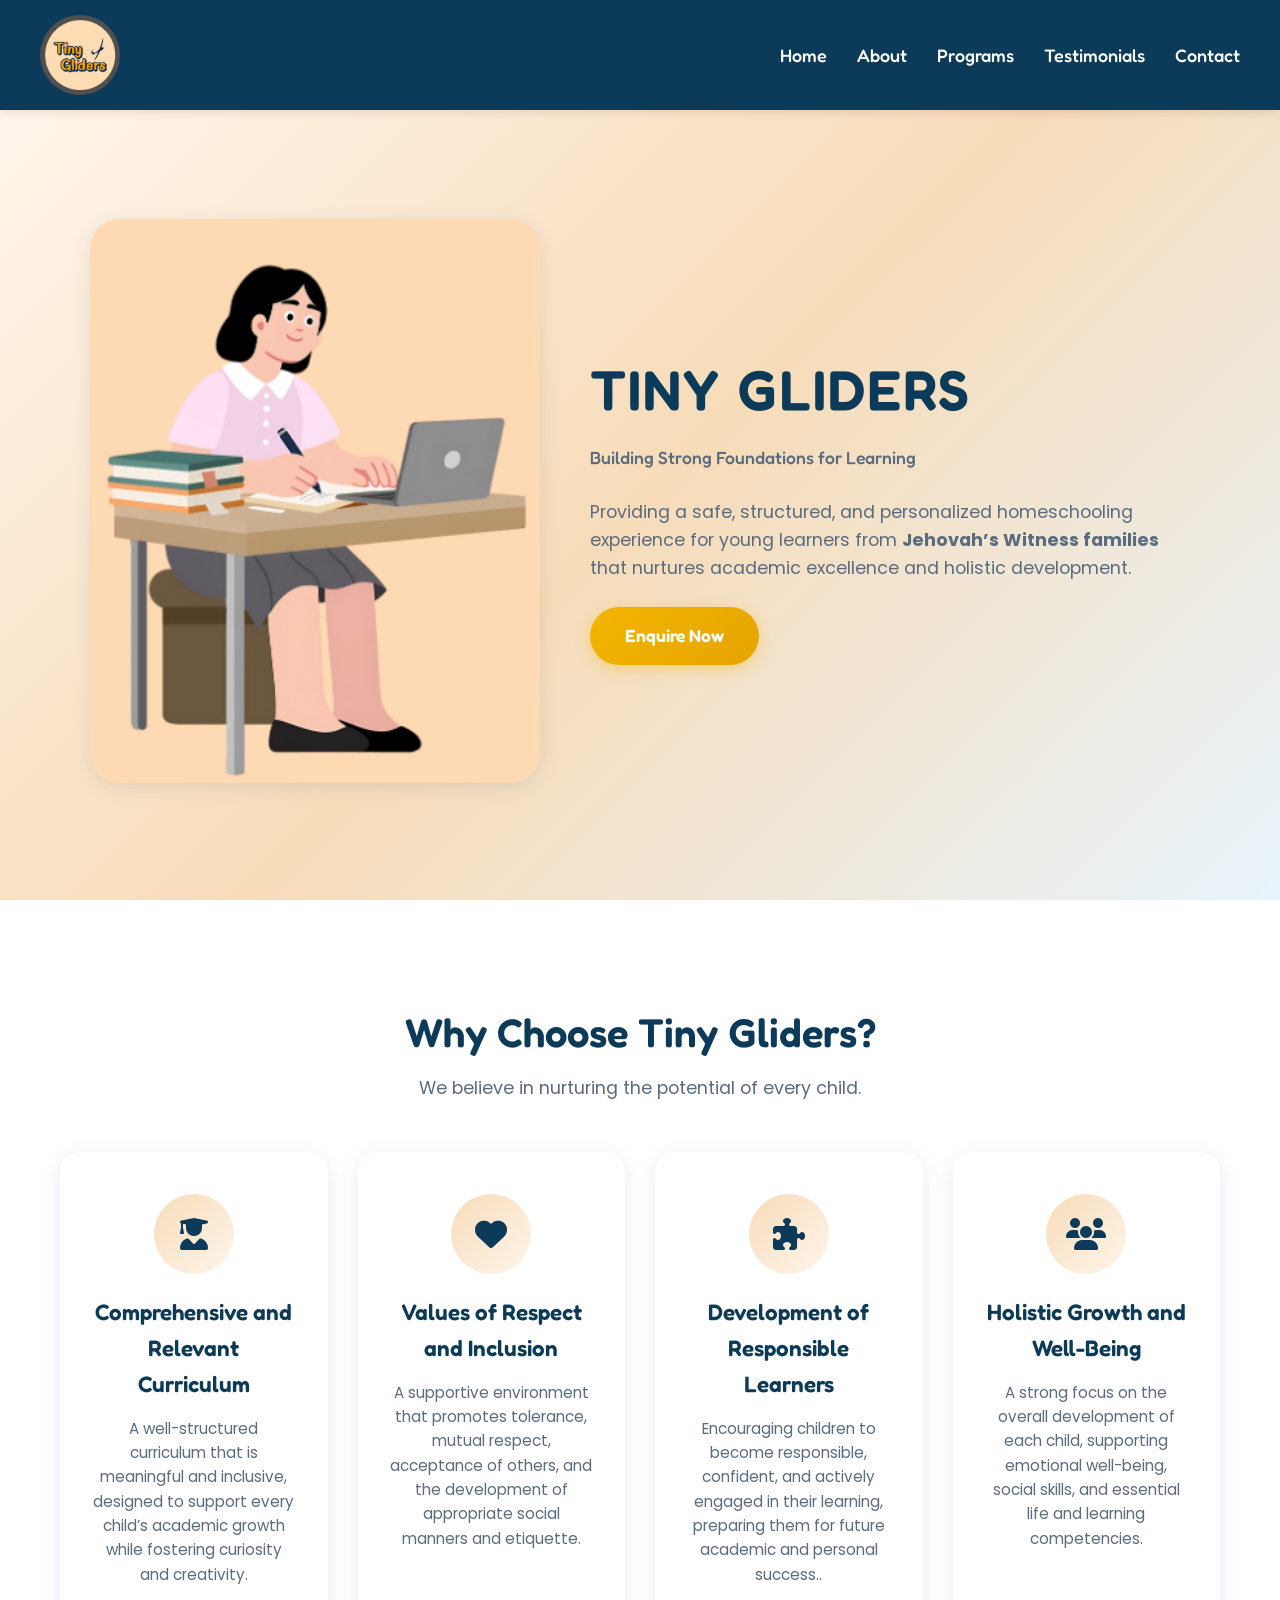
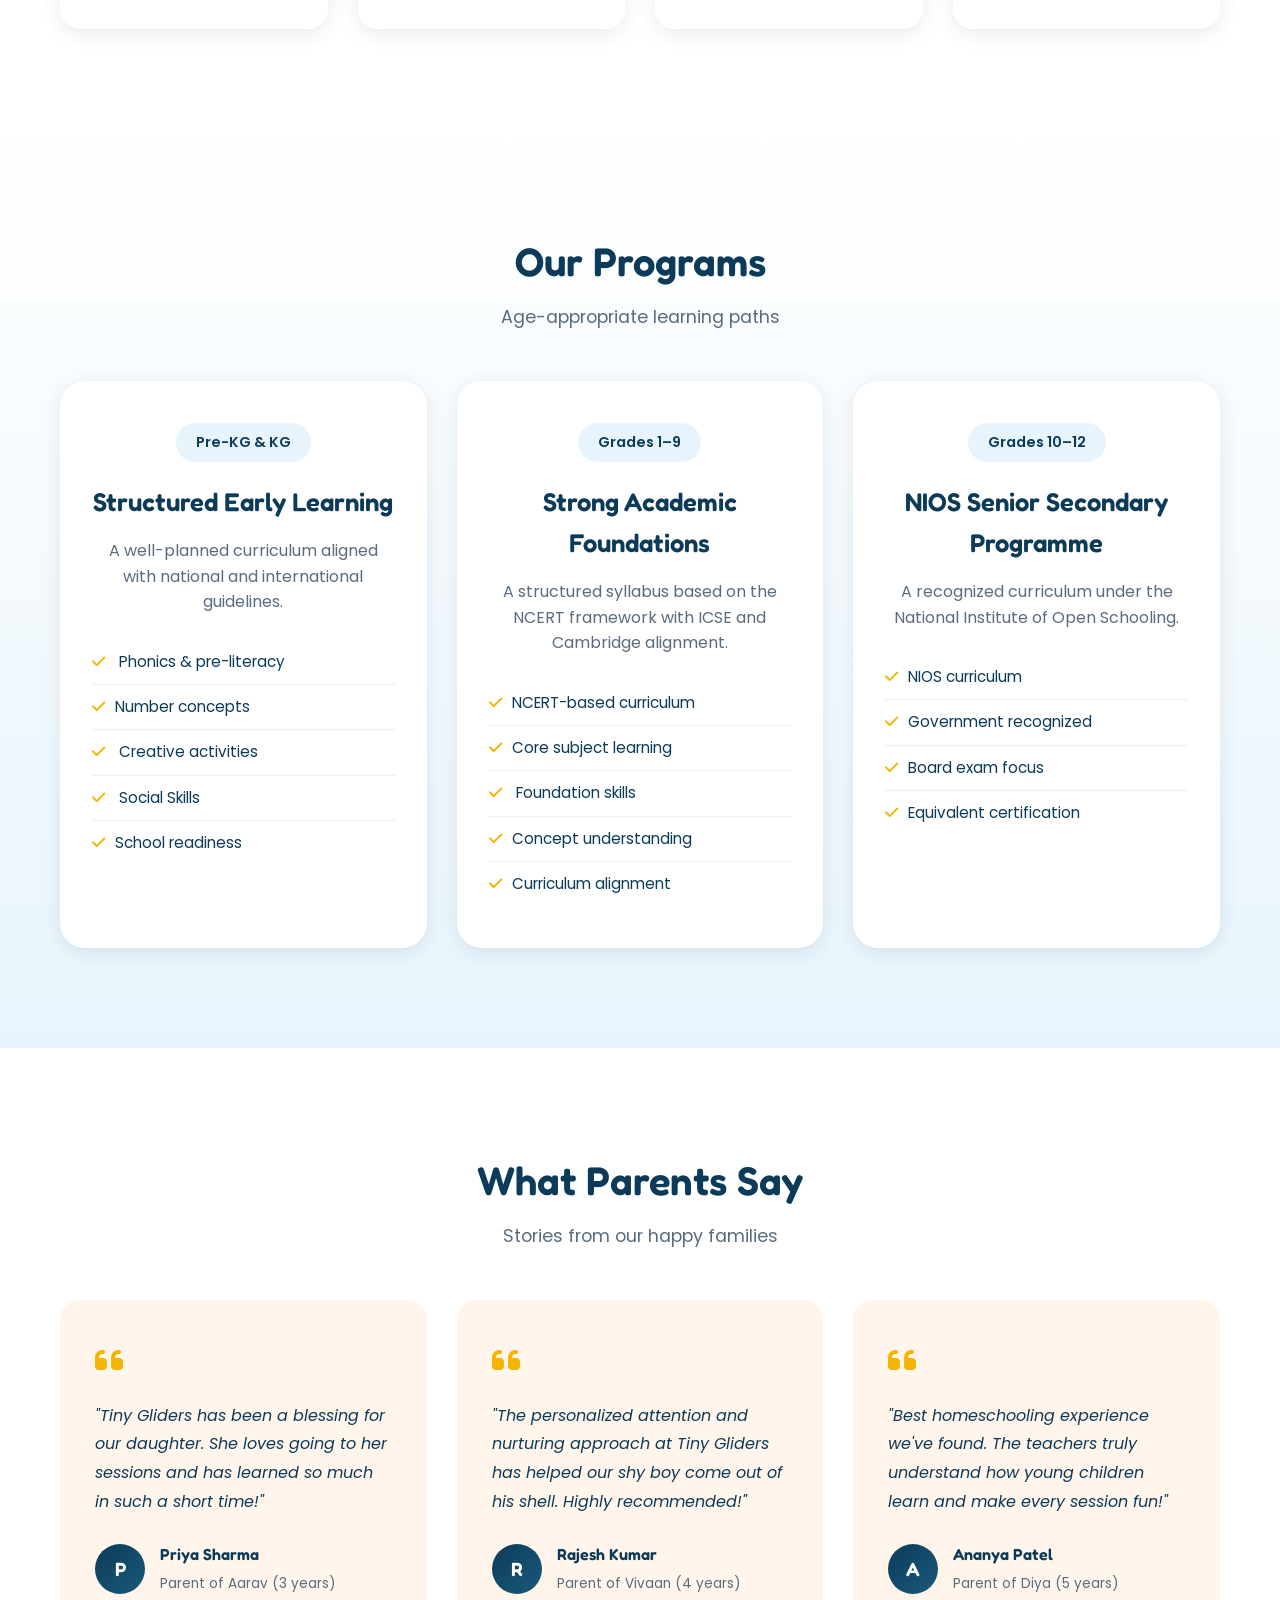
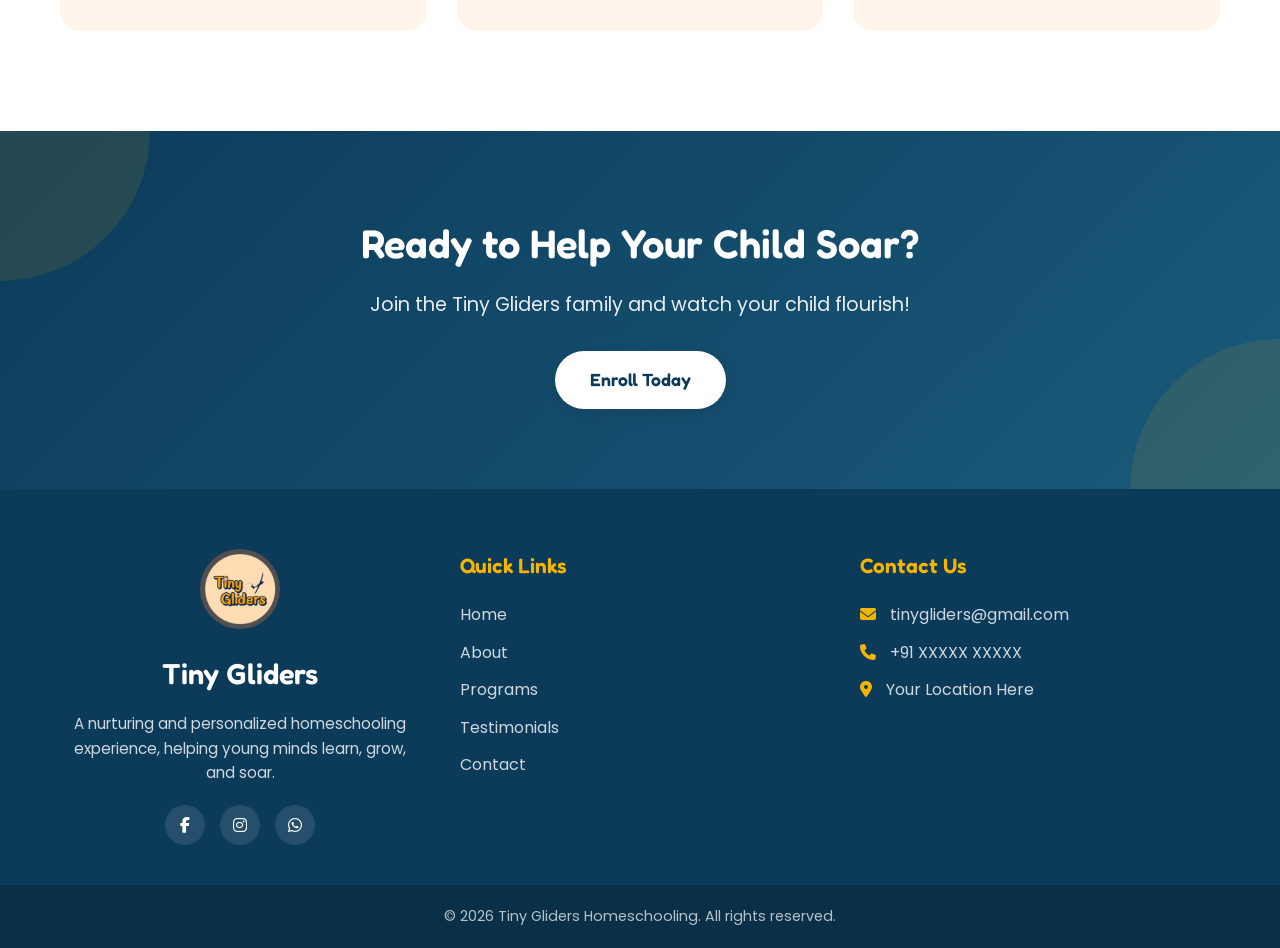
==== index.html @ 722e26db "Added about.html" ====
<!DOCTYPE html>
<html lang="en">

<head>
    <meta charset="UTF-8">
    <meta name="viewport" content="width=device-width, initial-scale=1.0">
    <title>Tiny Gliders Homeschooling</title>

    <!-- CSS -->
    <link rel="stylesheet" href="style.css">
    <link href="https://fonts.googleapis.com/css2?family=Fredoka:wght@400;500;600&family=Poppins:wght@300;400;500;600&display=swap" rel="stylesheet">
    <!-- Font Awesome for Icons -->
    <link rel="stylesheet" href="https://cdnjs.cloudflare.com/ajax/libs/font-awesome/6.4.0/css/all.min.css">
</head>

<body class="bd"> 
    <!-- ===== Header / Navbar ===== -->
    <header>
        <nav class="navbar">
            <img src="TG logo.jpeg" class="logo" alt="Logo">
                        
            <ul class="nav-links">
                <li><a href="#">Home</a></li>
                <li><a href="about.html">About</a></li>
                <li><a href="#">Programs</a></li>
                <li><a href="#">Testimonials</a></li>
                <li><a href="#">Contact</a></li>
            </ul>
        </nav>
    </header>

    <!-- ===== Hero Section ===== -->
    <section class="hero">
        <!-- Decorative Clouds (using emojis for visibility) 
        <div class="cloud cloud-1">☁️</div>
        <div class="cloud cloud-2">☁️</div>
        <div class="cloud cloud-3">☁️</div>
        <!-- Decorative Gliders 
        <div class="glider glider-1">🪁</div>
        <div class="glider glider-2">✈️</div> -->
        
        <div class="hero-content">
            <div class="hero-image">
                <img src="pic 1.PNG" class="pic1" alt="Happy learning">
            </div>
            <div class="hero-text">
                <h2>TINY GLIDERS</h2>
                <p class="hero-subtitle">Building Strong Foundations for Learning</p>
                <p>Providing a safe, structured, and personalized homeschooling experience for young learners from <b>Jehovah’s Witness families</b> that nurtures academic excellence and holistic
                development.</p> 
                <a href="#" class="btn">Enquire Now</a>
            </div>
        </div>
    </section>

    <!-- ===== About Section ===== -->
    <section class="about">
        <div class="container">
            <h2 class="section-title">Why Choose Tiny Gliders?</h2>
            <p class="section-subtitle">We believe in nurturing the potential of every child.</p>
            
            <div class="about-grid">
                <div class="about-card">
                    <div class="icon-box">
                        <i class="fas fa-user-graduate"></i>
                    </div>
                    <h3>Comprehensive and Relevant Curriculum</h3>
                    <p>A well-structured curriculum that is meaningful and inclusive, designed to support every child’s academic growth while fostering curiosity and creativity.</p>
                </div>
                
                <div class="about-card">
                    <div class="icon-box">
                        <i class="fas fa-heart"></i>
                    </div>
                    <h3>Values of Respect and Inclusion</h3>
                    <p>A supportive environment that promotes tolerance, mutual respect, acceptance of others, and the development of appropriate social manners and etiquette.</p>
                </div>
                
                <div class="about-card">
                    <div class="icon-box">
                        <i class="fas fa-puzzle-piece"></i>
                    </div>
                    <h3>Development of Responsible Learners</h3>
                    <p>Encouraging children to become responsible, confident, and actively engaged in their learning, preparing them for future academic and personal success..</p>
                </div>
                
                <div class="about-card">
                    <div class="icon-box">
                        <i class="fas fa-users"></i>
                    </div>
                    <h3>Holistic Growth and Well-Being</h3>
                    <p>A strong focus on the overall development of each child, supporting emotional well-being, social skills, and essential life and learning competencies.</p>
                </div>
            </div>
        </div>
    </section>

    <!-- ===== Programs Section ===== -->
    <section class="programs">
        <div class="container">
            <h2 class="section-title">Our Programs</h2>
            <p class="section-subtitle">Age-appropriate learning paths</p>
            
            <div class="programs-grid">
                
                <div class="program-card"> 
                    
                    <div class="program-age">Pre-KG & KG</div>
                    <h3>Structured Early Learning</h3>
                    <p>A well-planned curriculum aligned with national and international guidelines.</p>
                    <ul class="program-features">
                    <li><i class="fas fa-check"></i> Phonics & pre-literacy</li>
                    <li><i class="fas fa-check"></i>Number concepts</li>
                    <li><i class="fas fa-check"></i> Creative activities</li>
                    <li><i class="fas fa-check"></i> Social Skills</li>
                    <li><i class="fas fa-check"></i>School readiness</li>
                    </ul>
                </div>
                
                <div class="program-card featured">
                  
                    <div class="program-age">Grades 1–9</div>
                    <h3>Strong Academic Foundations</h3>
                    <p>A structured syllabus based on the NCERT framework with ICSE and Cambridge alignment.</p>
                    <ul class="program-features">
                        <li><i class="fas fa-check"></i>NCERT-based curriculum</li>
                        <li><i class="fas fa-check"></i>Core subject learning</li>
                        <li><i class="fas fa-check"></i> Foundation skills</li>
                        <li><i class="fas fa-check"></i>Concept understanding </li>
                        <li><i class="fas fa-check"></i>Curriculum alignment</li>
                    </ul>
                </div>
                
                <div class="program-card">
                    <div class="program-age">Grades 10–12</div>
                    <h3>NIOS Senior Secondary Programme</h3>
                    <p>A recognized curriculum under the National Institute of Open Schooling.</p>
                    
                    <ul class="program-features">
                        <li><i class="fas fa-check"></i>NIOS curriculum </li>
                        <li><i class="fas fa-check"></i>Government recognized</li>
                        <li><i class="fas fa-check"></i>Board exam focus </li>
                        <li><i class="fas fa-check"></i>Equivalent certification</li>
                    </ul>
                </div>
            </div>
        </div>
    </section>

    <!-- ===== Testimonials Section ===== -->
    <section class="testimonials">
        <div class="container">
            <h2 class="section-title">What Parents Say</h2>
            <p class="section-subtitle">Stories from our happy families</p>
            
            <div class="testimonials-grid">
                <div class="testimonial-card">
                    <div class="quote-icon"><i class="fas fa-quote-left"></i></div>
                    <p>"Tiny Gliders has been a blessing for our daughter. She loves going to her sessions and has learned so much in such a short time!"</p>
                    <div class="parent-info">
                        <div class="parent-avatar">P</div>
                        <div>
                            <h4>Priya Sharma</h4>
                            <span>Parent of Aarav (3 years)</span>
                        </div>
                    </div>
                </div>
                
                <div class="testimonial-card">
                    <div class="quote-icon"><i class="fas fa-quote-left"></i></div>
                    <p>"The personalized attention and nurturing approach at Tiny Gliders has helped our shy boy come out of his shell. Highly recommended!"</p>
                    <div class="parent-info">
                        <div class="parent-avatar">R</div>
                        <div>       
                            <h4>Rajesh Kumar</h4>
                            <span>Parent of Vivaan (4 years)</span>
                        </div>
                    </div>
                </div>
                
                <div class="testimonial-card">
                    <div class="quote-icon"><i class="fas fa-quote-left"></i></div>
                    <p>"Best homeschooling experience we've found. The teachers truly understand how young children learn and make every session fun!"</p>
                    <div class="parent-info">
                        <div class="parent-avatar">A</div>
                        <div>
                            <h4>Ananya Patel</h4>
                            <span>Parent of Diya (5 years)</span>
                        </div>
                    </div>
                    
                </div>
            </div>
        </div>
    </section>

    <!-- ===== CTA Section ===== -->
    <section class="cta">
        <div class="container">
            <h2>Ready to Help Your Child Soar?</h2>
            <p>Join the Tiny Gliders family and watch your child flourish!</p>
            <a href="#" class="btn btn-light">Enroll Today</a>
        </div>
    </section>

    <!-- ===== Footer ===== -->
    <footer class="footer">
        <div class="footer-container">
            <!-- Brand -->
            <div class="footer-brand">
                <img src="TG logo.jpeg" class="footer-logo" alt="Logo">
                <h2>Tiny Gliders</h2>
                <p>A nurturing and personalized homeschooling experience, helping young minds learn, grow, and soar.</p>
                <div class="social-links">
                    <a href="#"><i class="fab fa-facebook-f"></i></a>
                    <a href="#"><i class="fab fa-instagram"></i></a>
                    <a href="#"><i class="fab fa-whatsapp"></i></a>
                </div>
            </div>

            <!-- Quick Links -->
            <div class="footer-links">
                <h3>Quick Links</h3>
                <ul>
                    <li><a href="#">Home</a></li>
                    <li><a href="#">About</a></li>
                    <li><a href="#">Programs</a></li>
                    <li><a href="#">Testimonials</a></li>
                    <li><a href="#">Contact</a></li>
                </ul>
            </div>

            <!-- Contact -->
            <div class="footer-contact">
                <h3>Contact Us</h3>
                <p><i class="fas fa-envelope"></i> tinygliders@gmail.com</p>
                <p><i class="fas fa-phone"></i> +91 XXXXX XXXXX</p>
                <p><i class="fas fa-map-marker-alt"></i> Your Location Here</p>
            </div>
        </div>

        <div class="footer-bottom">
            <p>© 2026 Tiny Gliders Homeschooling. All rights reserved.</p>
        </div>
    </footer>
</body>
</html>
---- style.css ----
/* ===== Reset & Base ===== */
* {
    margin: 0;
    padding: 0;
    box-sizing: border-box;
}

html {
    scroll-behavior: smooth;
}

:root {
    --primary-blue: #0c3b5a;
    --accent-gold: #f4b400;
    --peach: #f7dcb9;
    --soft-peach: #fff5eb;
    --light-blue: #e8f4fc;
    --white: #ffffff;
    --text-dark: #0c3b5a;
    --text-light: #5a6c7d;
    --shadow: 0 4px 20px rgba(12, 59, 90, 0.1);
    --shadow-hover: 0 8px 30px rgba(12, 59, 90, 0.2);
}

body.bd {
    background-color: var(--white);
    color: var(--text-dark);
    font-family: 'Poppins', sans-serif;
    line-height: 1.6;
    overflow-x: hidden;
}

.container {
    max-width: 1200px;
    margin: 0 auto;
    padding: 0 20px;
}

/* ===== Typography ===== */
h1, h2, h3, h4 {
    font-family: 'Fredoka', sans-serif;
    font-weight: 600;
}

.section-title {
    font-size: 2.5rem;
    text-align: center;
    color: var(--primary-blue);
    margin-bottom: 10px;
}

.section-subtitle {
    text-align: center;
    color: var(--text-light);
    font-size: 1.1rem;
    margin-bottom: 50px;
}

/* ===== Navbar ===== */
header {
    background-color: var(--primary-blue);
    padding: 15px 40px;
    position: sticky;
    top: 0;
    z-index: 1000;
    box-shadow: 0 2px 10px rgba(0, 0, 0, 0.1);
}

.navbar {
    display: flex;
    align-items: center;
    justify-content: space-between;
}

.navbar img.logo {
    height: 80px;
    width: auto;
    border-radius: 50%;
    transition: transform 0.3s ease;
}

.navbar img.logo:hover {
    transform: scale(1.1);
}

.nav-links {
    list-style: none;
    display: flex;
    gap: 30px;
}

.nav-links li a {
    font-family: 'Fredoka', sans-serif;
    text-decoration: none;
    color: var(--white);
    font-size: 18px;
    font-weight: 500;
    position: relative;
    padding: 5px 0;
    transition: color 0.3s ease;
}

.nav-links li a::after {
    content: "";
    position: absolute;
    width: 0%;
    height: 2px;
    left: 0;
    bottom: -4px;
    background-color: var(--accent-gold);
    transition: width 0.3s ease;
}

.nav-links li a:hover::after {
    width: 100%;
}

.nav-links li a:hover {
    color: var(--accent-gold);
}

/* ===== Hero Section ===== */
.hero {
    background: linear-gradient(135deg, var(--soft-peach) 0%, var(--peach) 50%, var(--light-blue) 100%);
    min-height: calc(100vh - 110px);
    display: flex;
    align-items: center;
    justify-content: center;
    text-align: center;
    padding: 60px 20px;
    position: relative;
    overflow: hidden;
}

/* Animated Clouds (Emoji-based) 
.cloud {
    position: absolute;
    font-size: 3rem;
    opacity: 0.7;
    animation: cloudFloat 10s ease-in-out infinite;
    filter: drop-shadow(2px 4px 6px rgba(0,0,0,0.1));
}

.cloud-1 {
    top: 5%;
    left: -60px;
    animation-delay: 0s;
}

.cloud-2 {
    top: 15%;
    right: -60px;
    animation-delay: 3s;
    font-size: 2.5rem;
}

.cloud-3 {
    top: 8%;
    left: 30%;
    animation-delay: 6s;
    font-size: 2rem;
}

@keyframes cloudFloat {
    0%, 100% { transform: translateY(0) translateX(0); }
    25% { transform: translateY(-15px) translateX(20px); }
    50% { transform: translateY(-5px) translateX(40px); }
    75% { transform: translateY(-20px) translateX(60px); }
}

/* Animated Gliders 
.glider {
    position: absolute;
    font-size: 2rem;
    opacity: 0.8;
    filter: drop-shadow(2px 2px 4px rgba(0,0,0,0.2));
}

.glider-1 {
    top: 25%;
    left: 10%;
    animation: gliderFly 12s linear infinite;
}

.glider-2 {
    top: 35%;
    right: 10%;
    animation: gliderFly 10s linear infinite;
    animation-delay: 5s;
}

@keyframes gliderFly {
    0% { transform: translateX(0) translateY(0) rotate(-10deg); opacity: 0; }
    10% { opacity: 1; }
    50% { transform: translateX(45vw) translateY(-30px) rotate(5deg); }
    90% { opacity: 1; }
    100% { transform: translateX(90vw) translateY(10px) rotate(-5deg); opacity: 0; }
}



/* Animated Gliders 
.glider {
    position: absolute;
    font-size: 2rem;
    opacity: 0.8;
}

.glider-1 {
    top: 15%;
    left: 20%;
    animation: glide 10s linear infinite;
    color: var(--accent-gold);
}

.glider-2 {
    top: 30%;
    right: 15%;
    animation: glide 8s linear infinite;
    color: var(--primary-blue);
    animation-delay: 3s;
}

@keyframes glide {
    0% { transform: translateX(0) translateY(0) rotate(0deg); }
    25% { transform: translateX(50px) translateY(20px) rotate(5deg); }
    50% { transform: translateX(100px) translateY(-10px) rotate(-5deg); }
    75% { transform: translateX(150px) translateY(15px) rotate(3deg); }
    100% { transform: translateX(200px) translateY(0) rotate(0deg); }
}*/

.hero-content {
    max-width: 1100px;
    display: flex;
    align-items: center;
    justify-content: center;
    gap: 50px;
    flex-wrap: wrap;
    position: relative;
    z-index: 1;
}

.hero-image {
    flex: 1;
    min-width: 280px;
    max-width: 450px;
}

.hero-image .pic1 {
    width: 100%;
    height: auto;
    border-radius: 30px;
    box-shadow: var(--shadow);
    transition: transform 0.4s ease, box-shadow 0.4s ease;
}

.hero-image .pic1:hover {
    transform: scale(1.03);
    box-shadow: var(--shadow-hover);
}

.hero-text {
    flex: 1;
    min-width: 300px;
    text-align: left;
}

.hero-text h2 {
    font-size: 3.5rem;
    color: var(--primary-blue);
    margin-bottom: 10px;
    letter-spacing: 2px;
    animation: fadeInUp 0.8s ease;
}

.hero-subtitle {
    font-size: 2rem;
    color: var(--accent-gold);
    font-weight: 500;
    margin-bottom: 15px;
    font-family: 'Fredoka', sans-serif;
    animation: fadeInUp 0.8s ease 0.2s both;
}

.hero-text p {
    font-size: 1.1rem;
    color: var(--text-light);
    margin-bottom: 25px;
    animation: fadeInUp 0.8s ease 0.4s both;
}

@keyframes fadeInUp {
    from {
        opacity: 0;
        transform: translateY(30px);
    }
    to {
        opacity: 1;
        transform: translateY(0);
    }
}

/* ===== Buttons ===== */
.btn {
    display: inline-block;
    padding: 15px 35px;
    background: linear-gradient(135deg, var(--accent-gold) 0%, #e5a500 100%);
    color: var(--white);
    text-decoration: none;
    border-radius: 50px;
    font-family: 'Fredoka', sans-serif;
    font-size: 1.1rem;
    font-weight: 600;
    transition: all 0.3s ease;
    box-shadow: 0 4px 15px rgba(244, 180, 0, 0.4);
    animation: fadeInUp 0.8s ease 0.6s both;
}

.btn:hover {
    transform: translateY(-3px);
    box-shadow: 0 8px 25px rgba(244, 180, 0, 0.5);
}

.btn-light {
    background: var(--white);
    color: var(--primary-blue);
    box-shadow: 0 4px 15px rgba(0, 0, 0, 0.1);
}

.btn-light:hover {
    transform: translateY(-3px);
    box-shadow: 0 8px 25px rgba(0, 0, 0, 0.15);
}

/* ===== About Section ===== */
.about {
    padding: 100px 0;
    background: var(--white);
}

.about-grid {
    display: grid;
    grid-template-columns: repeat(auto-fit, minmax(260px, 1fr));
    gap: 30px;
}

.about-card {
    background: var(--white);
    padding: 40px 30px;
    border-radius: 20px;
    text-align: center;
    box-shadow: var(--shadow);
    transition: all 0.4s ease;
    border: 2px solid transparent;
}

.about-card:hover {
    transform: translateY(-10px);
    box-shadow: var(--shadow-hover);
    border-color: var(--accent-gold);
}

.icon-box {
    width: 80px;
    height: 80px;
    background: linear-gradient(135deg, var(--peach) 0%, var(--soft-peach) 100%);
    border-radius: 50%;
    display: flex;
    align-items: center;
    justify-content: center;
    margin: 0 auto 20px;
    transition: transform 0.3s ease;
}

.about-card:hover .icon-box {
    transform: scale(1.1) rotate(5deg);
}

.icon-box i {
    font-size: 2rem;
    color: var(--primary-blue);
}

.about-card h3 {
    font-size: 1.4rem;
    color: var(--primary-blue);
    margin-bottom: 15px;
}

.about-card p {
    color: var(--text-light);
    font-size: 0.95rem;
}

/* ===== Programs Section ===== */
.programs {
    padding: 100px 0;
    background: linear-gradient(180deg, var(--white) 0%, var(--light-blue) 100%);
}

.programs-grid {
    display: grid;
    grid-template-columns: repeat(auto-fit, minmax(300px, 1fr));
    gap: 30px;
    border-color: var(--accent-gold);
    
}

.program-card {
    background: var(--white);
    padding: 40px 30px;
    border-radius: 25px;
    text-align: center;
    box-shadow: var(--shadow);
    transition: all 0.4s ease;
    position: relative;
    overflow: hidden;
    border: 2px solid transparent;
}

.program-card:hover {
    border-color: var(--accent-gold);
    transform: scale(1.05) translateY(-10px);
 
}




.program-age {
    display: inline-block;
    background: var(--light-blue);
    color: var(--primary-blue);
    padding: 8px 20px;
    border-radius: 50px;
    font-size: 0.9rem;
    font-weight: 600;
    margin-bottom: 20px;
}
.program-card h3 {
    font-size: 1.6rem;
    color: var(--primary-blue);
    margin-bottom: 15px;
}

.program-card > p {
    color: var(--text-light);
    margin-bottom: 25px;
}

.program-features {
    list-style: none;
    text-align: left;
}

.program-features li {
    padding: 10px 0;
    color: var(--text-dark);
    font-size: 0.95rem;
    border-bottom: 1px solid #eee;
}

.program-features li:last-child {
    border-bottom: none;
}

.program-features li i {
    color: var(--accent-gold);
    margin-right: 10px;
}

/* ===== Testimonials Section ===== */
.testimonials {
    padding: 100px 0;
    background: var(--white);
}

.testimonials-grid {
    display: grid;
    grid-template-columns: repeat(auto-fit, minmax(300px, 1fr));
    gap: 30px;
}

.testimonial-card {
    background: var(--soft-peach);
    padding: 35px;
    border-radius: 20px;
    text-align: left;
    transition: all 0.4s ease;
    position: relative;
}

.testimonial-card:hover {
    transform: translateY(-5px);
    box-shadow: var(--shadow);
}

.quote-icon {
    font-size: 2rem;
    color: var(--accent-gold);
    margin-bottom: 15px;
}

.testimonial-card > p {
    color: var(--text-dark);
    font-style: italic;
    margin-bottom: 25px;
    line-height: 1.8;
}

.parent-info {
    display: flex;
    align-items: center;
    gap: 15px;
}

.parent-avatar {
    width: 50px;
    height: 50px;
    background: linear-gradient(135deg, var(--primary-blue) 0%, #1a5a7a 100%);
    border-radius: 50%;
    display: flex;
    align-items: center;
    justify-content: center;
    color: var(--white);
    font-family: 'Fredoka', sans-serif;
    font-size: 1.2rem;
    font-weight: 600;
}

.parent-info h4 {
    font-size: 1rem;
    color: var(--primary-blue);
    margin-bottom: 3px;
}

.parent-info span {
    font-size: 0.85rem;
    color: var(--text-light);
}

/* ===== CTA Section ===== */
.cta {
    padding: 80px 0;
    background: linear-gradient(135deg, var(--primary-blue) 0%, #1a5a7a 100%);
    text-align: center;
    position: relative;
    overflow: hidden;
}

.cta::before,
.cta::after {
    content: '';
    position: absolute;
    width: 300px;
    height: 300px;
    border-radius: 50%;
    background: rgba(244, 180, 0, 0.1);
}

.cta::before {
    top: -150px;
    left: -150px;
}

.cta::after {
    bottom: -150px;
    right: -150px;
}

.cta .container {
    position: relative;
    z-index: 1;
}

.cta h2 {
    font-size: 2.5rem;
    color: var(--white);
    margin-bottom: 15px;
}

.cta p {
    color: rgba(255, 255, 255, 0.9);
    font-size: 1.2rem;
    margin-bottom: 30px;
}

/* ===== Footer ===== */
.footer {
    background: var(--primary-blue);
    color: var(--white);
    padding-top: 60px;
}

.footer-container {
    max-width: 1200px;
    margin: 0 auto;
    padding: 0 20px;
    display: grid;
    grid-template-columns: repeat(auto-fit, minmax(250px, 1fr));
    gap: 40px;
    padding-bottom: 40px;
}

.footer-brand {
    text-align: center;
}

.footer-logo {
    width: 80px;
    height: 80px;
    border-radius: 50%;
    margin-bottom: 15px;
}

.footer-brand h2 {
    font-size: 1.8rem;
    margin-bottom: 15px;
}

.footer-brand p {
    color: rgba(255, 255, 255, 0.8);
    font-size: 0.95rem;
    margin-bottom: 20px;
}

.social-links {
    display: flex;
    justify-content: center;
    gap: 15px;
}

.social-links a {
    width: 40px;
    height: 40px;
    background: rgba(255, 255, 255, 0.1);
    border-radius: 50%;
    display: flex;
    align-items: center;
    justify-content: center;
    color: var(--white);
    text-decoration: none;
    transition: all 0.3s ease;
}

.social-links a:hover {
    background: var(--accent-gold);
    transform: translateY(-3px);
}

.footer-links h3,
.footer-contact h3 {
    font-size: 1.3rem;
    margin-bottom: 20px;
    color: var(--accent-gold);
}

.footer-links ul {
    list-style: none;
}

.footer-links li {
    margin-bottom: 12px;
}

.footer-links li a {
    color: rgba(255, 255, 255, 0.8);
    text-decoration: none;
    transition: color 0.3s ease;
}

.footer-links li a:hover {
    color: var(--accent-gold);
}

.footer-contact p {
    margin-bottom: 12px;
    color: rgba(255, 255, 255, 0.8);
}

.footer-contact i {
    color: var(--accent-gold);
    margin-right: 10px;
}

.footer-bottom {
    background: rgba(0, 0, 0, 0.2);
    padding: 20px 0;
    text-align: center;
}

.footer-bottom p {
    color: rgba(255, 255, 255, 0.7);
    font-size: 0.9rem;
}

/* ===== Responsive Design ===== */
@media (max-width: 768px) {
    .navbar {
        flex-direction: column;
        gap: 15px;
    }
    
    .nav-links {
        gap: 20px;
        flex-wrap: wrap;
        justify-content: center;
    }
    
    .hero-text h2 {
        font-size: 2.5rem;
    }
    
    .hero-subtitle {
        font-size: 1.2rem;
    }
    
    .section-title {
        font-size: 2rem;
    }
    
    .program-card.featured {
        transform: scale(1);
    }
    
    .program-card.featured:hover {
        transform: translateY(-10px);
    }
}

@media (max-width: 480px) {
    .nav-links {
        gap: 15px;
    }
    
    .nav-links li a {
        font-size: 16px;
    }
    
    .hero-text h2 {
        font-size: 2rem;
    }
    
    .btn {
        padding: 12px 25px;
        font-size: 1rem;
    }
}
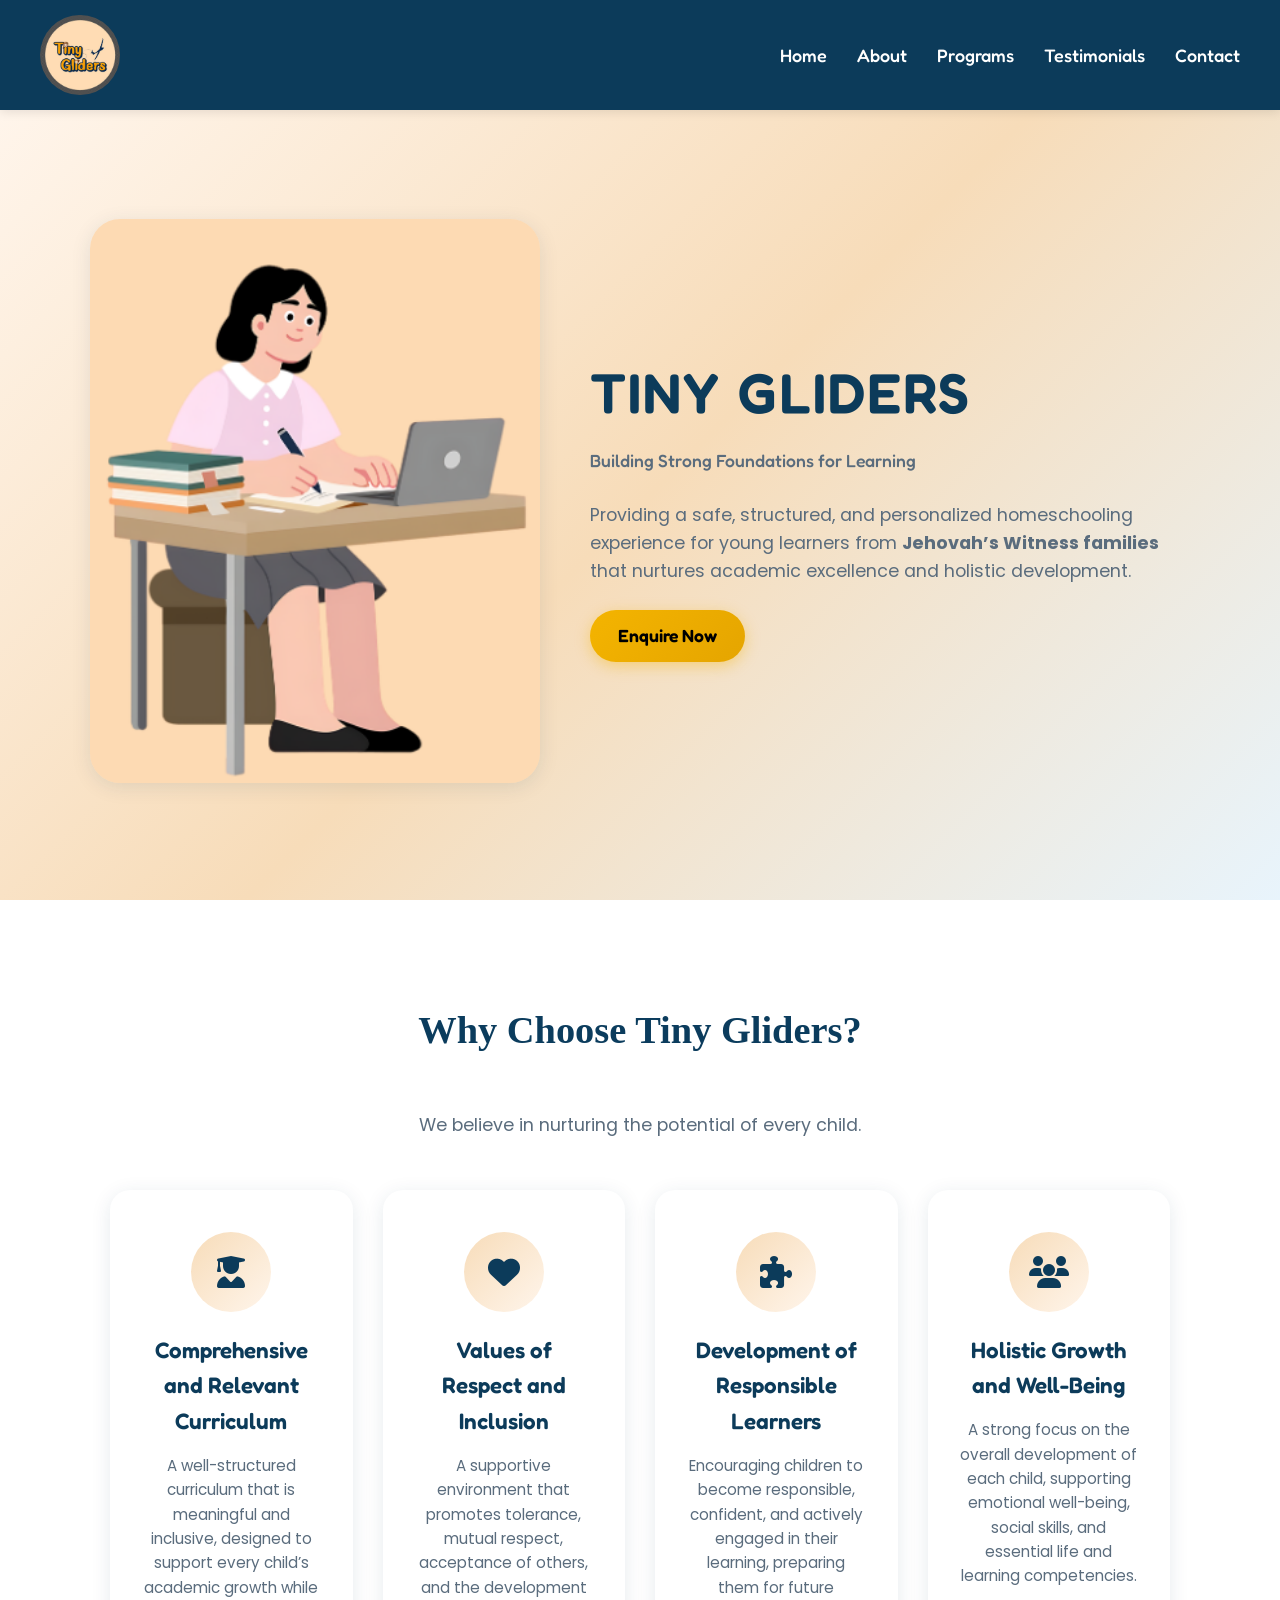
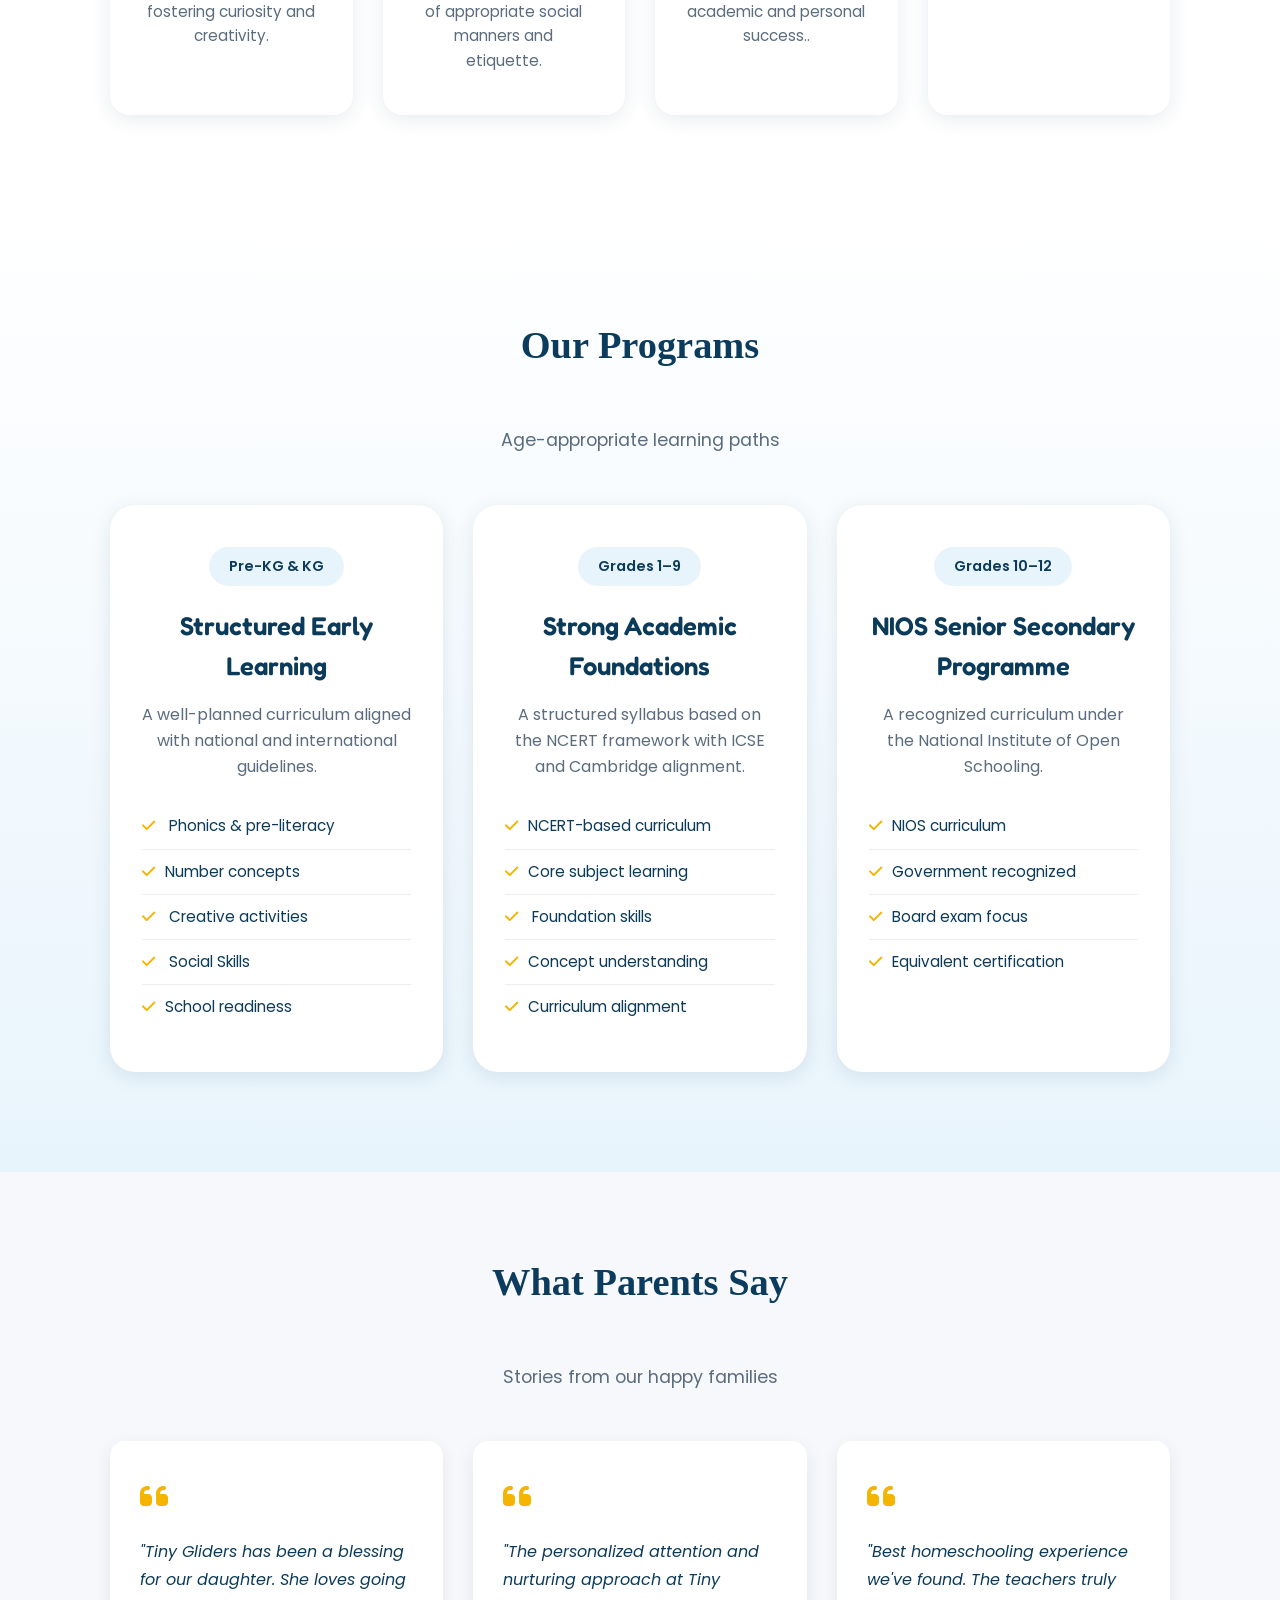
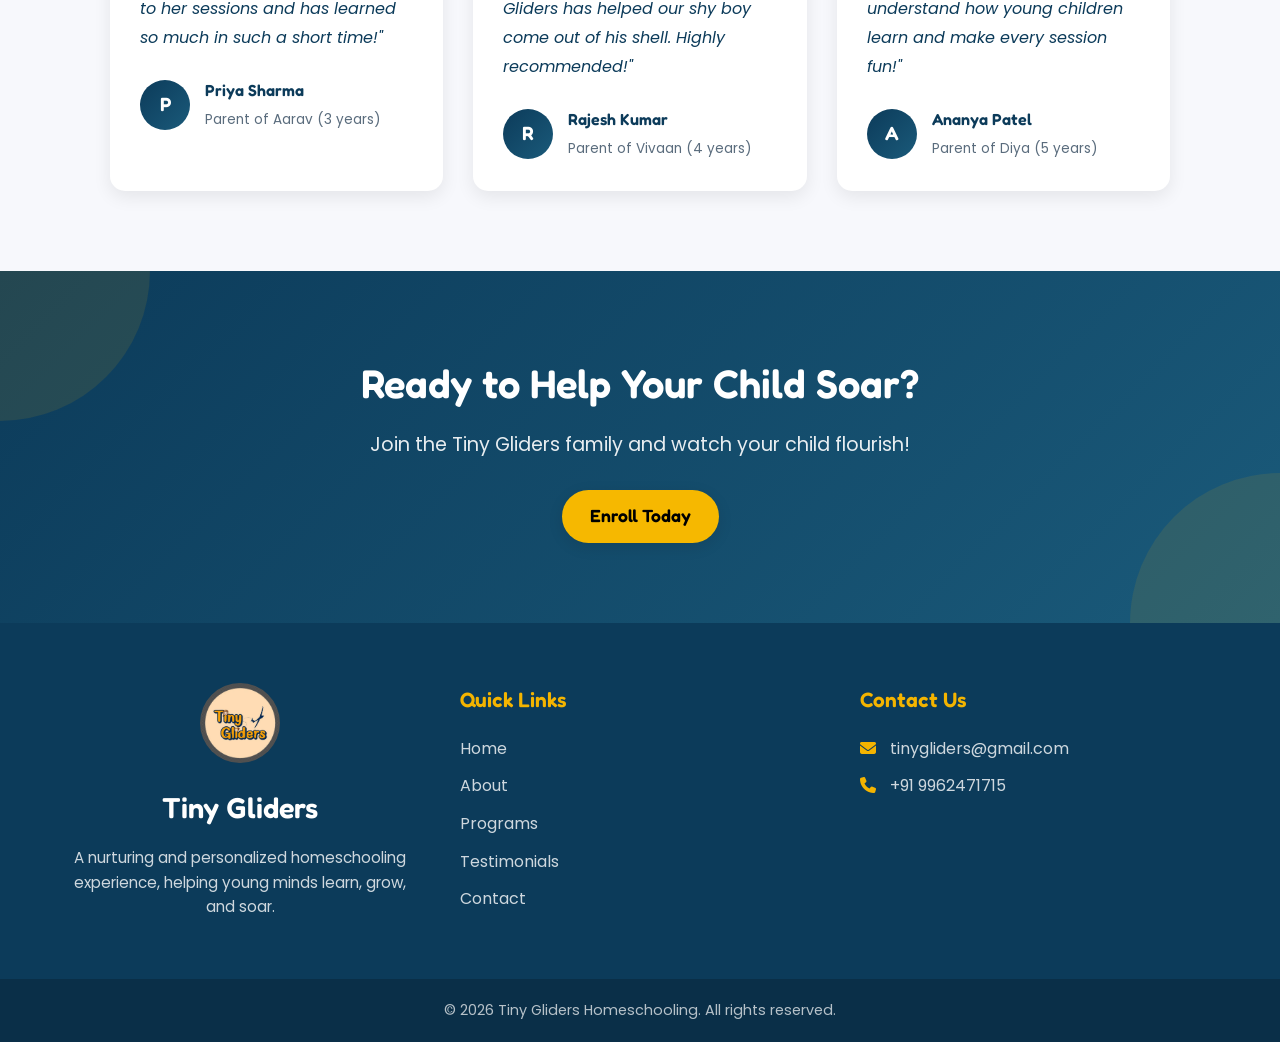
==== commit 5aa91af1: "Updated HTML and CSS files" ====
--- a/index.html
+++ b/index.html
@@ -20,11 +20,11 @@
             <img src="TG logo.jpeg" class="logo" alt="Logo">
                         
             <ul class="nav-links">
-                <li><a href="#">Home</a></li>
+                <li><a href="index.html">Home</a></li>
                 <li><a href="about.html">About</a></li>
-                <li><a href="#">Programs</a></li>
-                <li><a href="#">Testimonials</a></li>
-                <li><a href="#">Contact</a></li>
+                <li><a href="programs.html">Programs</a></li>
+                <li><a href="testimonial.html">Testimonials</a></li>
+                <li><a href="contact.html">Contact</a></li>
             </ul>
         </nav>
     </header>
@@ -48,7 +48,7 @@
                 <p class="hero-subtitle">Building Strong Foundations for Learning</p>
                 <p>Providing a safe, structured, and personalized homeschooling experience for young learners from <b>Jehovah’s Witness families</b> that nurtures academic excellence and holistic
                 development.</p> 
-                <a href="#" class="btn">Enquire Now</a>
+                <a href="contact.html" class="btn">Enquire Now</a>
             </div>
         </div>
     </section>
@@ -199,7 +199,7 @@
         <div class="container">
             <h2>Ready to Help Your Child Soar?</h2>
             <p>Join the Tiny Gliders family and watch your child flourish!</p>
-            <a href="#" class="btn btn-light">Enroll Today</a>
+            <a href="contact.html" class="btn btn-light">Enroll Today</a>
         </div>
     </section>
 
@@ -211,22 +211,22 @@
                 <img src="TG logo.jpeg" class="footer-logo" alt="Logo">
                 <h2>Tiny Gliders</h2>
                 <p>A nurturing and personalized homeschooling experience, helping young minds learn, grow, and soar.</p>
-                <div class="social-links">
+             <!--   <div class="social-links">
                     <a href="#"><i class="fab fa-facebook-f"></i></a>
                     <a href="#"><i class="fab fa-instagram"></i></a>
                     <a href="#"><i class="fab fa-whatsapp"></i></a>
-                </div>
+                </div> -->
             </div>
 
             <!-- Quick Links -->
             <div class="footer-links">
                 <h3>Quick Links</h3>
                 <ul>
-                    <li><a href="#">Home</a></li>
-                    <li><a href="#">About</a></li>
-                    <li><a href="#">Programs</a></li>
-                    <li><a href="#">Testimonials</a></li>
-                    <li><a href="#">Contact</a></li>
+                    <li><a href="index.html">Home</a></li>
+                    <li><a href="about.html">About</a></li>
+                    <li><a href="programs.html">Programs</a></li>
+                    <li><a href="testimonial.html">Testimonials</a></li>
+                    <li><a href="contact.html">Contact</a></li>
                 </ul>
             </div>
 
@@ -234,8 +234,8 @@
             <div class="footer-contact">
                 <h3>Contact Us</h3>
                 <p><i class="fas fa-envelope"></i> tinygliders@gmail.com</p>
-                <p><i class="fas fa-phone"></i> +91 XXXXX XXXXX</p>
-                <p><i class="fas fa-map-marker-alt"></i> Your Location Here</p>
+                <p><i class="fas fa-phone"></i> +91 9962471715</p>
+              <!--  <p><i class="fas fa-map-marker-alt"></i> Your Location Here</p> -->
             </div>
         </div>
 
--- a/style.css
+++ b/style.css
@@ -3,11 +3,9 @@
     margin: 0;
     padding: 0;
     box-sizing: border-box;
-}
-
-html {
     scroll-behavior: smooth;
 }
+
 
 :root {
     --primary-blue: #0c3b5a;
@@ -336,23 +334,25 @@
 .about {
     padding: 100px 0;
     background: var(--white);
+
 }
 
 .about-grid {
     display: grid;
-    grid-template-columns: repeat(auto-fit, minmax(260px, 1fr));
+    grid-template-columns: repeat(auto-fit, minmax(240px, 1fr));
     gap: 30px;
 }
 
 .about-card {
-    background: var(--white);
-    padding: 40px 30px;
-    border-radius: 20px;
-    text-align: center;
-    box-shadow: var(--shadow);
-    transition: all 0.4s ease;
-    border: 2px solid transparent;
-}
+
+        background: var(--white);
+        padding: 40px 30px;
+        border-radius: 20px;
+        text-align: center;
+        box-shadow: var(--shadow);
+        transition: all 0.4s ease;
+        border: 2px solid transparent;
+    }
 
 .about-card:hover {
     transform: translateY(-10px);
@@ -385,6 +385,7 @@
     font-size: 1.4rem;
     color: var(--primary-blue);
     margin-bottom: 15px;
+    
 }
 
 .about-card p {
@@ -392,10 +393,39 @@
     font-size: 0.95rem;
 }
 
-/* ===== Programs Section ===== */
+.founder-note {
+    margin-top: 0px;
+    background: #fff5ec;
+    padding:  60px 20px;
+    border-radius: 40px;
+    display:flex;
+    justify-content: center;
+
+}
+.notes{
+background: #ffffff;
+    padding: 40px;
+    max-width: 800px;
+    margin: 40px auto;
+    border-radius: 10px;
+    box-shadow: 0 6px 18px rgba(0, 0, 0, 0.15);
+}
+
+.notes h3{
+    
+    font-size:300%;
+    max-width:200%;
+    margin-left: 8px;
+}
+.notes p{
+   margin-left: 10px;
+    font-size: 16px;
+}
+/*==== Programs Section ===== */
 .programs {
     padding: 100px 0;
     background: linear-gradient(180deg, var(--white) 0%, var(--light-blue) 100%);
+    
 }
 
 .programs-grid {
@@ -585,6 +615,7 @@
     margin-bottom: 30px;
 }
 
+
 /* ===== Footer ===== */
 .footer {
     background: var(--primary-blue);
@@ -746,3 +777,426 @@
         font-size: 1rem;
     }
 }
+
+/* ---------- Container ---------- */
+
+.container {
+    width: 90%;
+    max-width: 1100px;
+    margin: auto;
+}
+
+/* ---------- Program Details ---------- */
+/* ---------- Program Details ---------- */
+
+.program-detail {
+    background-color: #f9fafc;
+    /* soft page background */
+    padding: 80px 0;
+}
+
+/* Container becomes a card */
+
+.program-detail .container {
+    max-width: 1000px;
+    margin: auto;
+    padding: 40px;
+    background: #ffffff;
+    border-radius: 14px;
+    box-shadow: 0 8px 25px rgba(0, 0, 0, 0.06);
+}
+
+/* Heading */
+
+.program-detail h2 {
+    font-size: 2rem;
+    color: #0b3c5d;
+    margin-bottom: 15px;
+    font-family: 'Baloo 2', cursive;
+    position: relative;
+    padding-bottom: 10px;
+}
+
+/* Yellow accent line */
+
+.program-detail h2::after {
+    content: "";
+    width: 60px;
+    height: 4px;
+    background: #f6b800;
+    display: block;
+    margin-top: 8px;
+    border-radius: 2px;
+}
+
+/* Paragraph */
+
+.program-detail p {
+    font-size: 1.1rem;
+    color: #444;
+    line-height: 1.7;
+    margin-bottom: 20px;
+    max-width: 720px;
+}
+
+/* List */
+
+.program-detail ul {
+    list-style: none;
+    padding-left: 0;
+    margin-top: 20px;
+}
+
+.program-detail ul li {
+    font-size: 1rem;
+    padding: 8px 0;
+    color: #444;
+    display: flex;
+    align-items: center;
+}
+
+/* Yellow bullet */
+
+.program-detail ul li::before {
+    content: "✦";
+    color: #f6b800;
+    font-size: 14px;
+    margin-right: 10px;
+}
+/* ---------- Learning Approach Section ---------- */
+
+.approach {
+    padding: 80px 0;
+    background-color: #fff7ea;
+    text-align: center;
+}
+
+.section-title {
+    font-size: 2.4rem;
+    margin-bottom: 50px;
+    color: #0b3c5d;
+    font-family: 'Baloo 2', cursive;
+}
+
+/* Grid */
+
+.approach-grid {
+    display: grid;
+    grid-template-columns: repeat(auto-fit, minmax(220px, 1fr));
+    gap: 30px;
+}
+
+/* Cards */
+
+.approach-box {
+    background: white;
+    padding: 30px;
+    border-radius: 15px;
+    box-shadow: 0 8px 20px rgba(0, 0, 0, 0.08);
+    transition: 0.3s;
+}
+
+.approach-box:hover {
+    transform: translateY(-6px);
+}
+
+/* Icons */
+
+.approach-box i {
+    font-size: 35px;
+    color: #f4d8b0;
+    margin-bottom: 15px;
+}
+
+.approach-box h3 {
+    font-size: 1.3rem;
+    margin-bottom: 10px;
+    color: #0b3c5d;
+}
+
+.approach-box p {
+    font-size: 0.95rem;
+    color: #555;
+}
+
+/* ---------- CTA Section ---------- */
+
+.program-cta {
+    background: #0b3c5d;
+    color: white;
+    text-align: center;
+    padding: 80px 20px;
+}
+
+.program-cta h2 {
+    font-size: 2.2rem;
+    margin-bottom: 15px;
+}
+
+.program-cta p {
+    font-size: 1.1rem;
+    margin-bottom: 25px;
+}
+
+/* Button */
+
+.btn {
+    display: inline-block;
+    background-color: #f6b800;
+    color: black;
+    padding: 12px 28px;
+    border-radius: 30px;
+    text-decoration: none;
+    font-weight: 600;
+    transition: 0.3s;
+}
+
+.btn:hover {
+    background-color: #ffd447;
+}
+
+/* TESTIMONIALS */
+
+.testimonials {
+    padding: 80px 0;
+    background: #f7f8fc;
+}
+
+.testimonials-grid {
+    display: grid;
+    grid-template-columns: repeat(auto-fit, minmax(280px, 1fr));
+    gap: 30px;
+    margin-top: 40px;
+}
+
+.testimonial-card {
+    background: white;
+    padding: 30px;
+    border-radius: 15px;
+    box-shadow: 0 6px 18px rgba(0, 0, 0, 0.08);
+    transition: all 0.3s ease;
+}
+
+.testimonial-card:hover {
+    transform: translateY(-8px);
+    box-shadow: 0 12px 25px rgba(0, 0, 0, 0.12);
+}
+
+.stars {
+    color: #f4b400;
+    margin-bottom: 15px;
+}
+
+.testimonial-text {
+    color: #555;
+    font-size: 15px;
+    line-height: 1.6;
+}
+
+.testimonial-profile {
+    display: flex;
+    align-items: center;
+    margin-top: 20px;
+}
+
+.profile-icon {
+    width: 45px;
+    height: 45px;
+    border-radius: 50%;
+    background: #e8ebff;
+    display: flex;
+    align-items: center;
+    justify-content: center;
+    margin-right: 12px;
+    color: #6c7ae0;
+}
+
+.testimonial-profile h4 {
+    margin: 0;
+    font-size: 14px;
+}
+
+.testimonial-profile span {
+    font-size: 12px;
+    color: #777;
+}
+
+.faq-item {
+    background: #fff;
+    padding: 25px;
+    border-radius: 15px;
+    margin-bottom: 20px;
+    box-shadow: 0 8px 20px rgba(0, 0, 0, 0.08);
+}
+
+.faq-item h3 {
+    display: flex;
+    align-items: center;
+    gap: 15px;
+    font-size: 1.2rem;
+    color: #2c3e50;
+}
+
+.faq-item h3 i {
+    background: #ffd978;
+    /* soft yellow */
+    color: #2c3e50;
+    width: 40px;
+    height: 40px;
+    border-radius: 50%;
+
+    display: flex;
+    align-items: center;
+    justify-content: center;
+
+    font-size: 1rem;
+}
+
+/* admission & enquiry section*/
+.contact-section {
+    padding: 80px 0;
+    background: #f8f9fc;
+}
+
+.contact-grid {
+    display: grid;
+    grid-template-columns: 1fr 1fr;
+    gap: 40px;
+    margin-top: 40px;
+}
+
+.contact-info {
+    background: white;
+    padding: 30px;
+    border-radius: 12px;
+    box-shadow: 0 5px 15px rgba(0, 0, 0, 0.08);
+}
+
+.contact-info p {
+    margin: 15px 0;
+    color: #444;
+}
+
+.contact-info i {
+    margin-right: 10px;
+    color: var(--primary-blue);
+}
+
+.whatsapp-contact {
+    display: inline-block;
+    margin-top: 20px;
+    background: #25D366;
+    color: white;
+    padding: 12px 24px;
+    border-radius: 25px;
+    text-decoration: none;
+}
+
+.contact-form {
+    background: white;
+    padding: 30px;
+    border-radius: 12px;
+    box-shadow: 0 5px 15px rgba(0, 0, 0, 0.08);
+}
+
+.contact-form form {
+    display: flex;
+    flex-direction: column;
+    gap: 15px;
+}
+
+.contact-form input,
+.contact-form select,
+.contact-form textarea {
+    padding: 12px;
+    border-radius: 8px;
+    border: 1px solid #ddd;
+    font-size: 14px;
+}
+
+.contact-form button {
+    background-color: #f6b800;
+    color: var(--primary-blue);
+    border: none;
+    padding: 12px;
+    border-radius: 25px;
+    cursor: pointer;
+    font-weight: 600;
+}
+
+.contact-form button:hover {
+    background-color: #ffd447;
+}
+
+#successMessage {
+    display: none;
+    margin-top: 15px;
+    color: green;
+    font-weight: 500;
+}
+
+/* mobile responsive*/
+@media (max-width: 768px) {
+
+    /* Navbar */
+    .nav-links {
+        flex-direction: column;
+        gap: 15px;
+        text-align: center;
+    }
+
+    .navbar {
+        flex-direction: column;
+        gap: 15px;
+    }
+
+    /* Section spacing */
+    section {
+        padding: 40px 20px;
+    }
+
+    /* Titles */
+    .section-title {
+        font-size: 1.8rem;
+    }
+
+    .section-subtitle {
+        font-size: 1rem;
+    }
+
+    /* About / Programs / Cards */
+    .about-grid,
+    .programs-grid {
+        grid-template-columns: 1fr;
+    }
+
+    /* Founder box */
+    .founder-box {
+        padding: 25px;
+    }
+
+    /* FAQ */
+    .faq-item h3 {
+        font-size: 1rem;
+        flex-direction: row;
+    }
+
+    .faq-item h3 i {
+        width: 35px;
+        height: 35px;
+        font-size: 0.9rem;
+    }
+}
+
+/* tab responive*/
+@media (min-width: 769px) and (max-width: 1024px) {
+
+    .about-grid,
+    .programs-grid {
+        grid-template-columns: repeat(2, 1fr);
+    }
+
+    .section-title {
+        font-size: 2rem;
+    }
+}
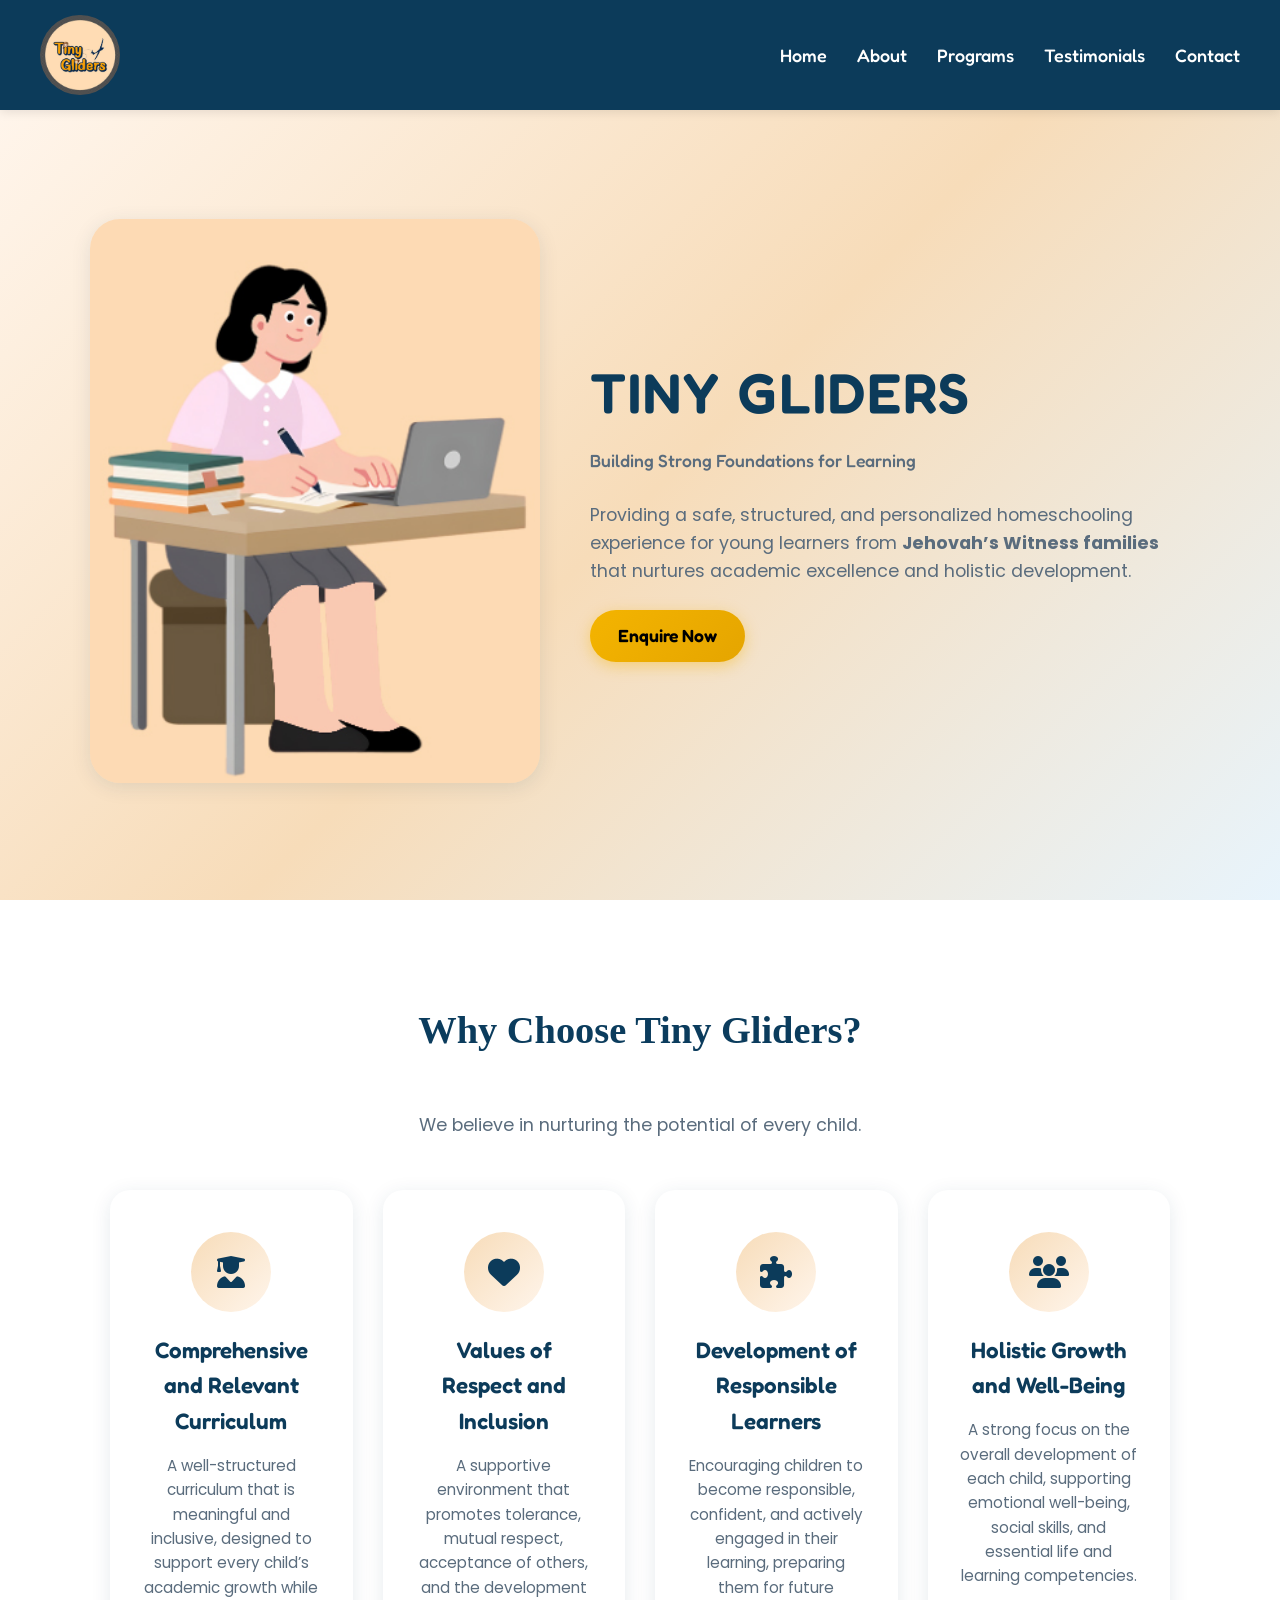
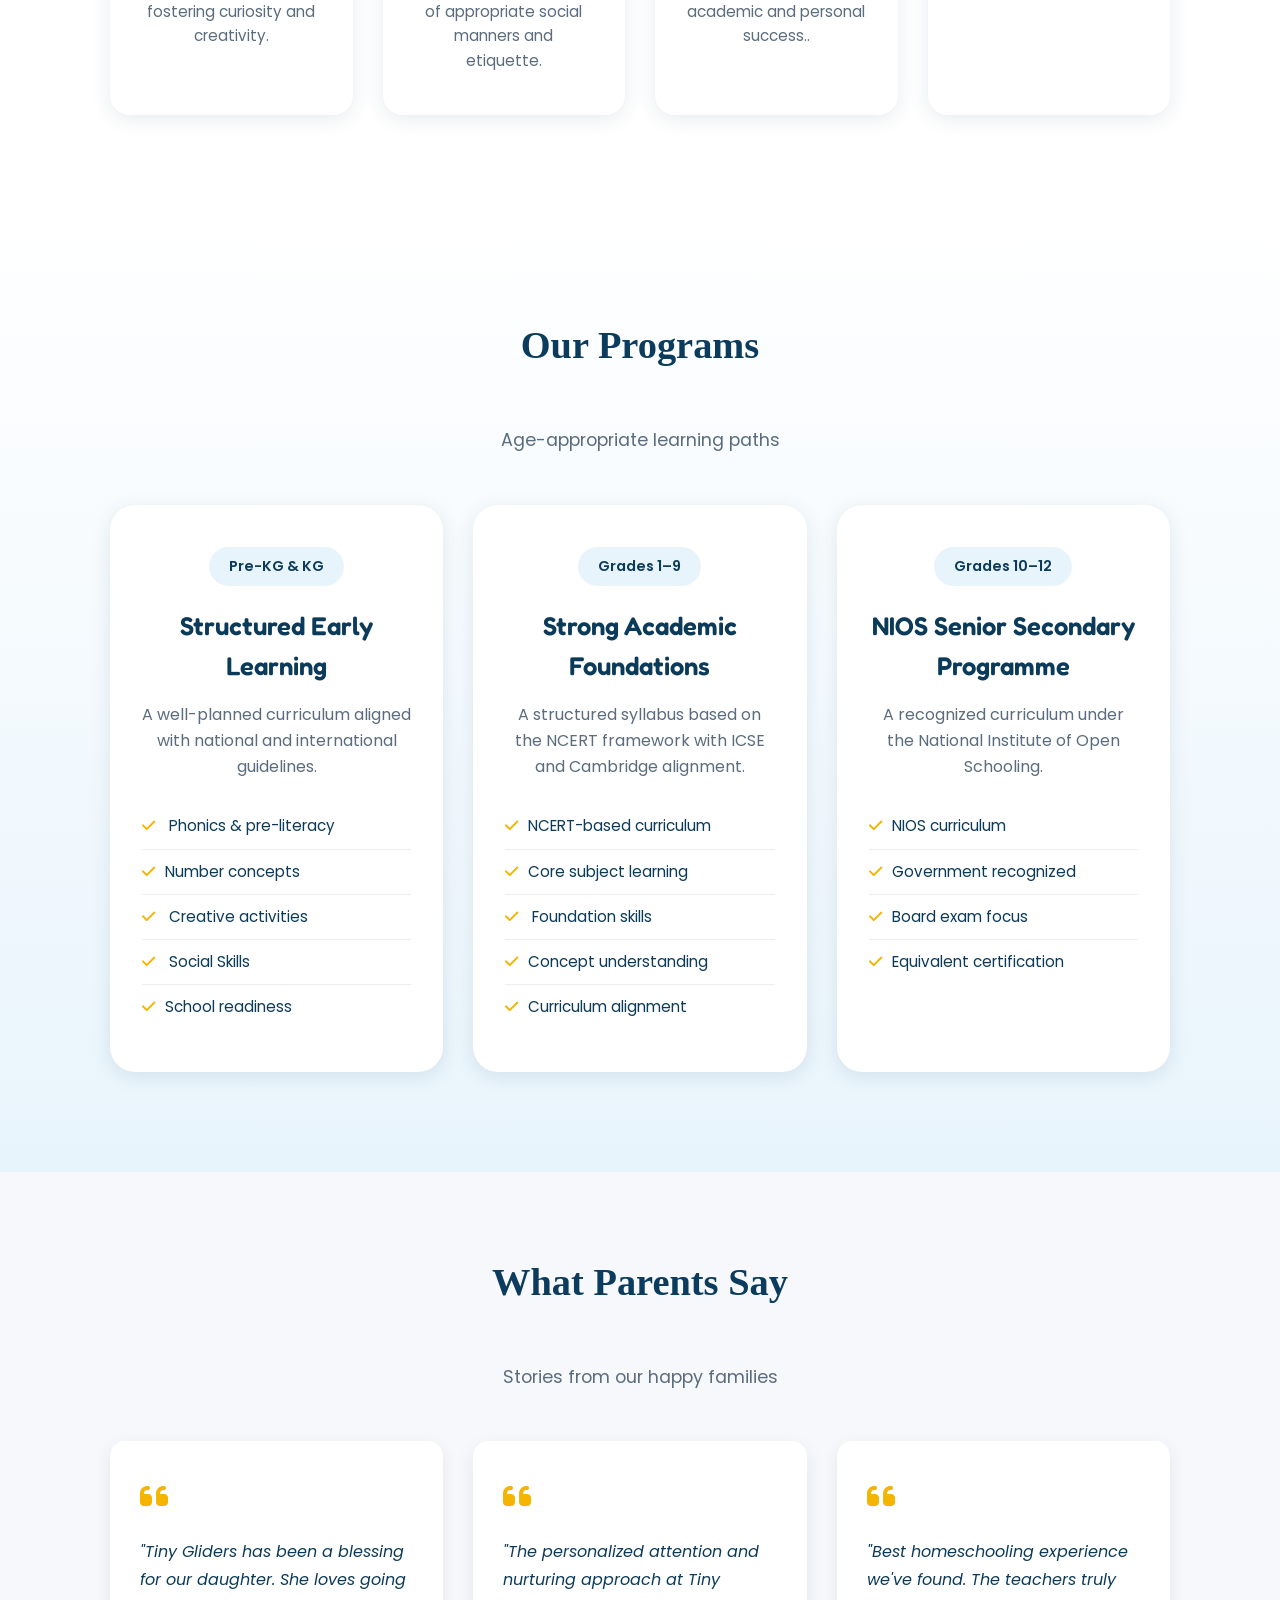
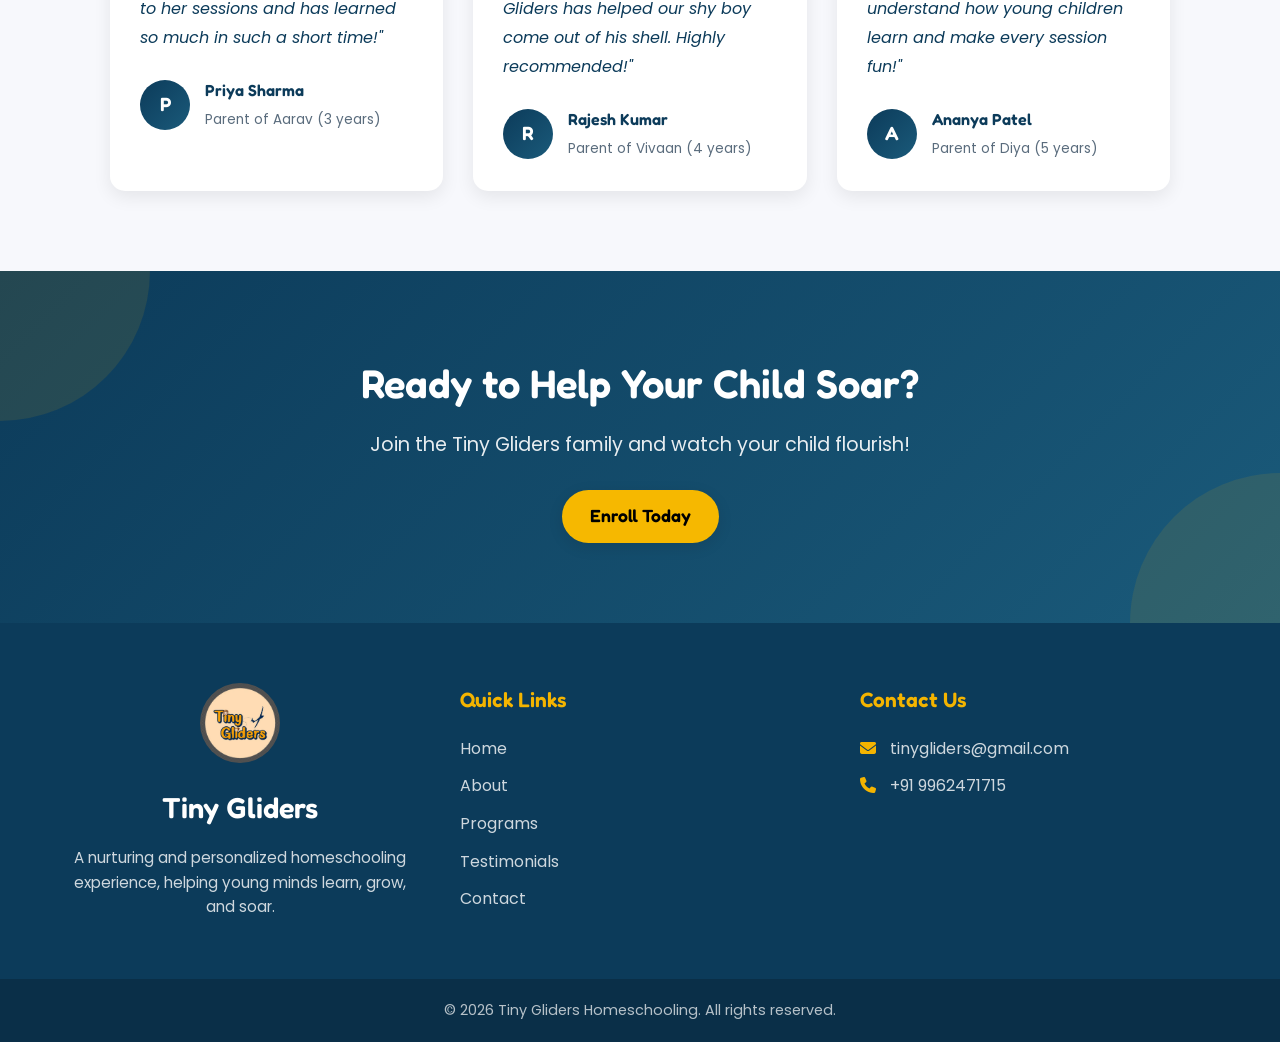
==== commit e156801a: "changed the color" ====
--- a/index.html
+++ b/index.html
@@ -41,7 +41,7 @@
         
         <div class="hero-content">
             <div class="hero-image">
-                <img src="pic 1.PNG" class="pic1" alt="Happy learning">
+                <img src="student pic edit.jpg" class="pic1" alt="Happy learning">
             </div>
             <div class="hero-text">
                 <h2>TINY GLIDERS</h2>
--- a/style.css
+++ b/style.css
@@ -250,6 +250,7 @@
     border-radius: 30px;
     box-shadow: var(--shadow);
     transition: transform 0.4s ease, box-shadow 0.4s ease;
+ 
 }
 
 .hero-image .pic1:hover {
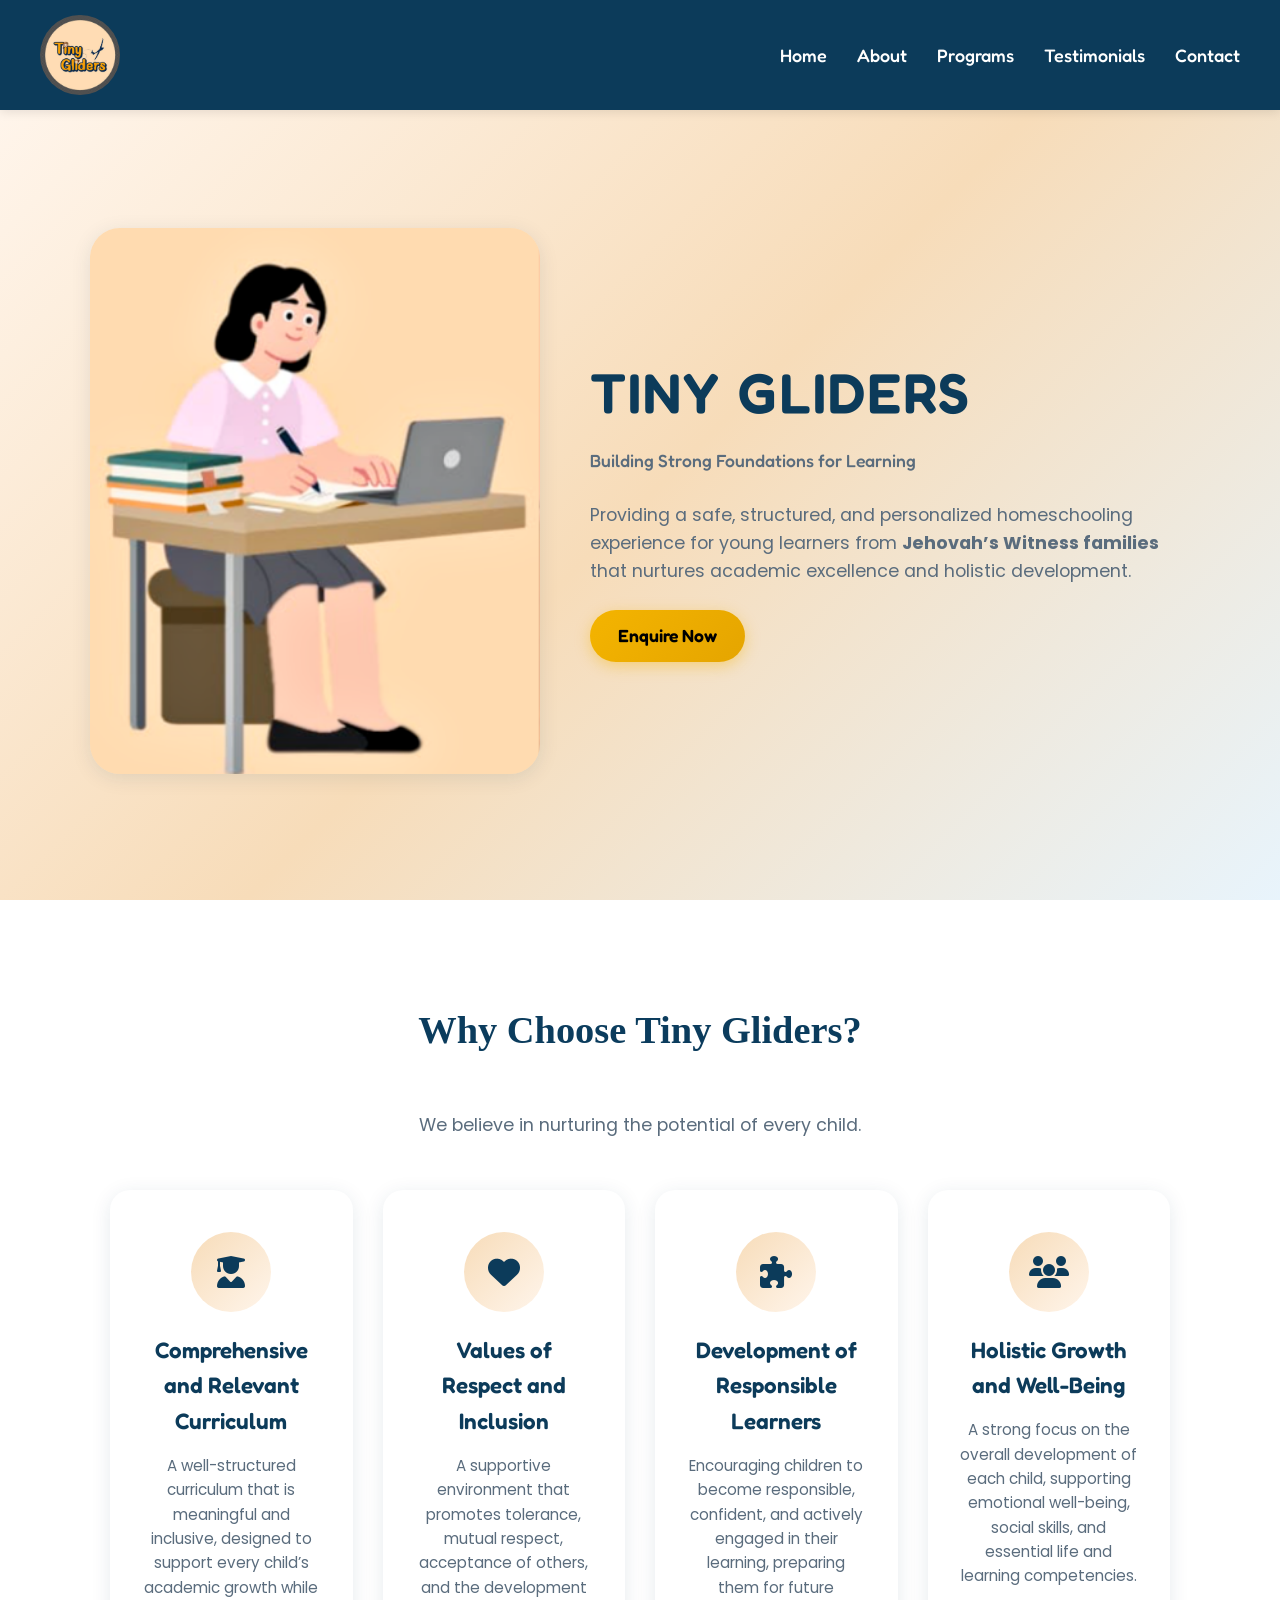
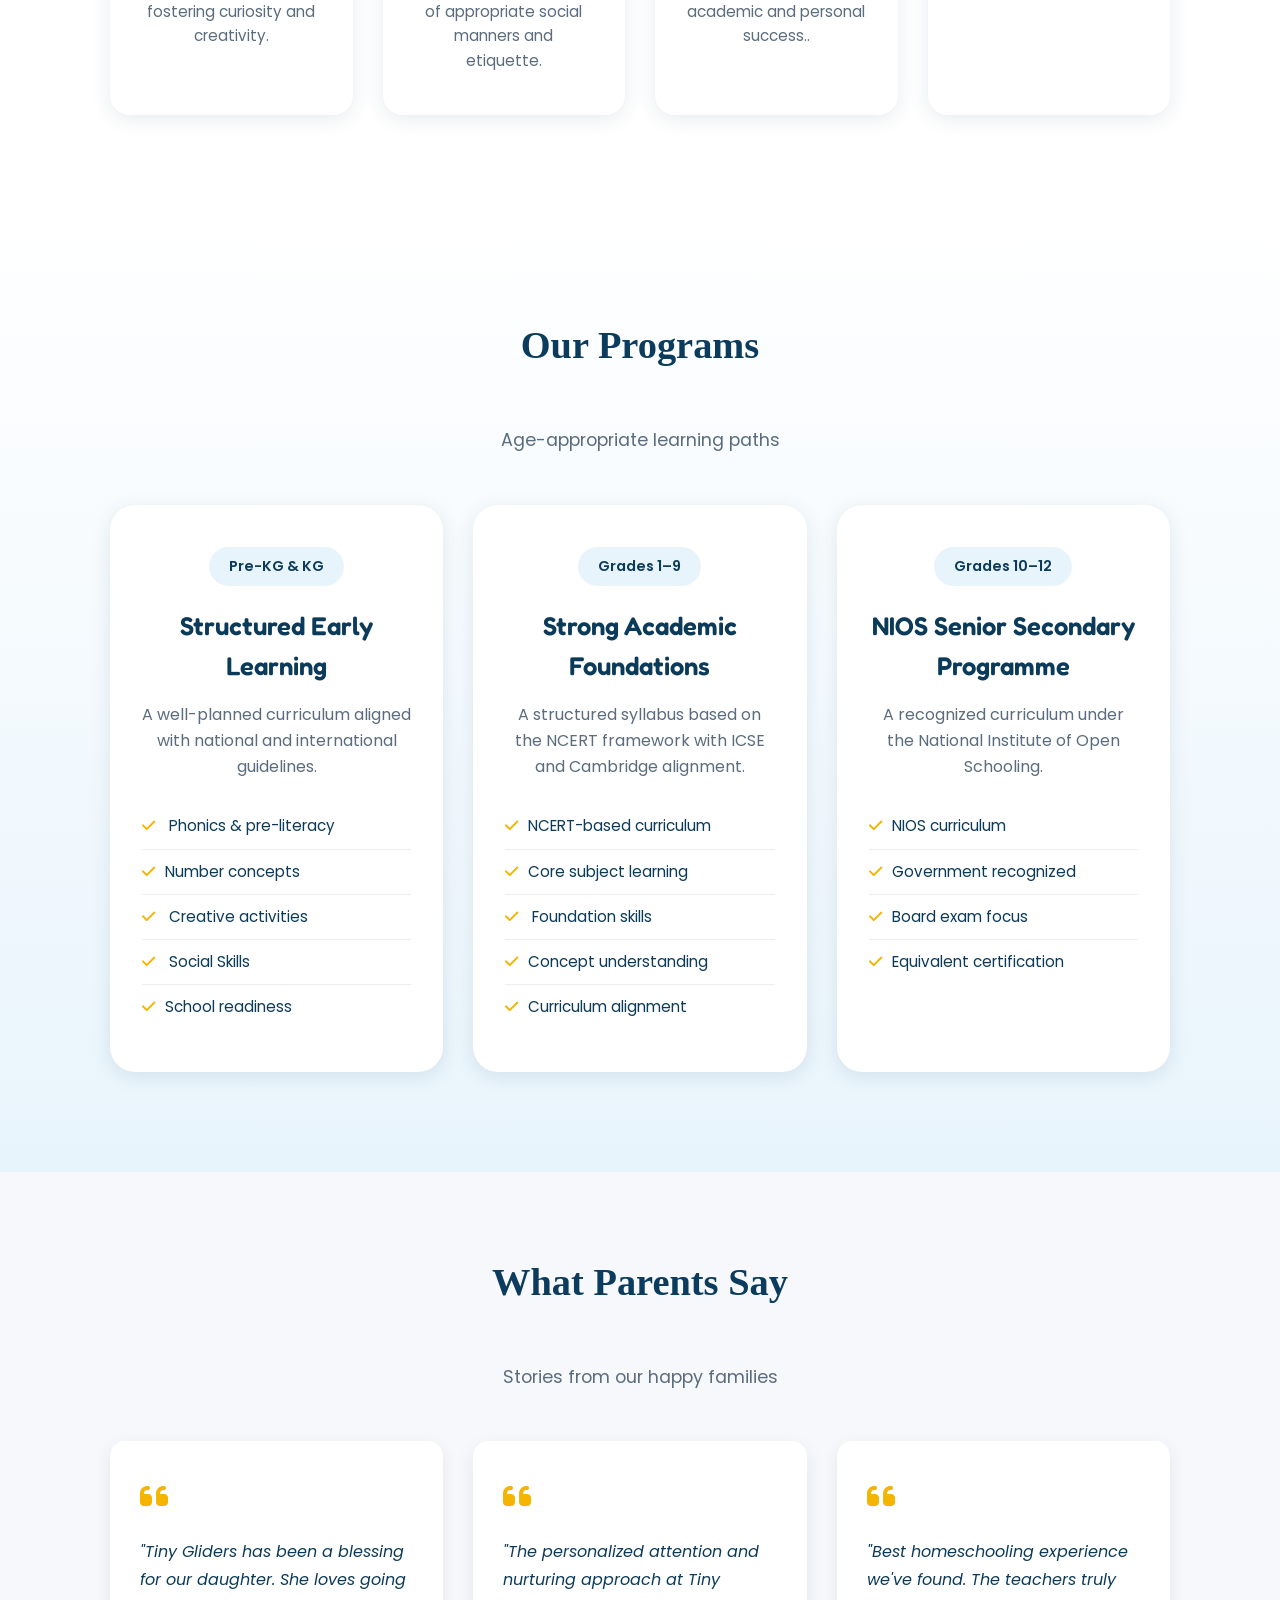
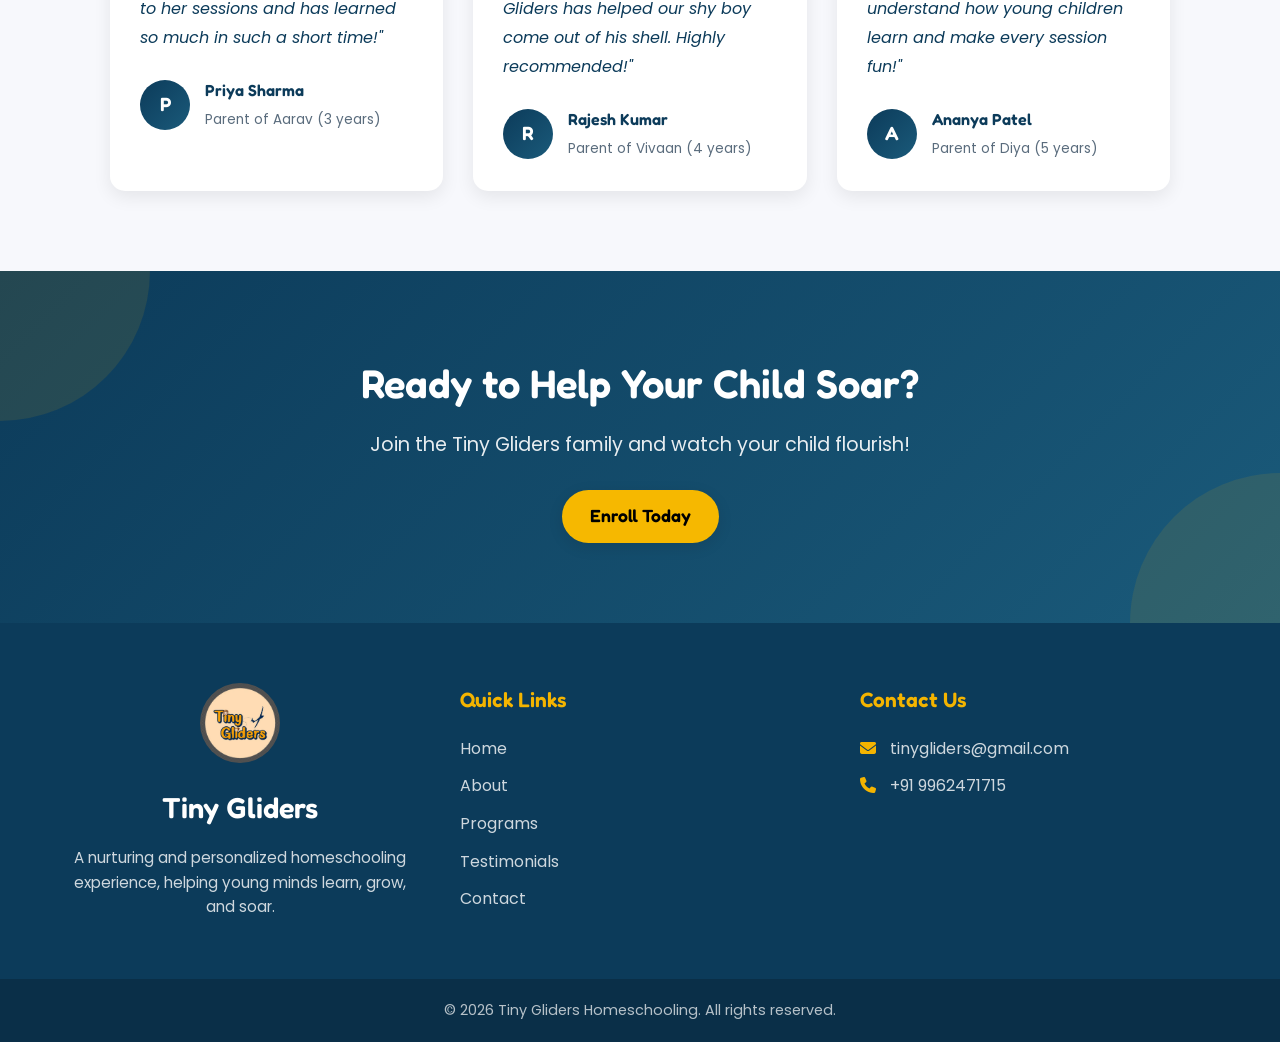
==== commit 20c22926: "Added responsive design and hamburger menu" ====
--- a/index.html
+++ b/index.html
@@ -15,7 +15,7 @@
 
 <body class="bd"> 
     <!-- ===== Header / Navbar ===== -->
-    <header>
+    <!--<header>
         <nav class="navbar">
             <img src="TG logo.jpeg" class="logo" alt="Logo">
                         
@@ -27,7 +27,29 @@
                 <li><a href="contact.html">Contact</a></li>
             </ul>
         </nav>
+    </header> -->
+    <header>
+        <nav class="navbar">
+    
+            <img src="TG logo.jpeg" class="logo" alt="Tiny Gliders Logo">
+    
+            <!-- Hamburger -->
+            <div class="menu-toggle" id="menu-toggle">
+                <i class="fas fa-bars"></i>
+            </div>
+    
+            <!-- Nav Links -->
+            <ul class="nav-links" id="nav-links">
+                <li><a href="index.html">Home</a></li>
+                <li><a href="about.html">About</a></li>
+                <li><a href="programs.html">Programs</a></li>
+                <li><a href="testimonial.html">Testimonials</a></li>
+                <li><a href="contact.html">Contact</a></li>
+            </ul>
+    
+        </nav>
     </header>
+
 
     <!-- ===== Hero Section ===== -->
     <section class="hero">
@@ -243,6 +265,26 @@
             <p>© 2026 Tiny Gliders Homeschooling. All rights reserved.</p>
         </div>
     </footer>
+
+    <script>
+        const toggle = document.getElementById("menu-toggle");
+        const navLinks = document.getElementById("nav-links");
+
+        toggle.addEventListener("click", () => {
+            navLinks.classList.toggle("active");
+        });
+        toggle.addEventListener("click", () => {
+                navLinks.classList.toggle("active");
+
+                if (navLinks.classList.contains("active")) {
+                    toggle.innerHTML = '<i class="fas fa-times"></i>';
+                } else {
+                    toggle.innerHTML = '<i class="fas fa-bars"></i>';
+                }
+            });
+
+    </script>
+
 </body>
 </html>
 
--- a/style.css
+++ b/style.css
@@ -1093,6 +1093,33 @@
     text-decoration: none;
 }
 
+.form-status {
+    margin-top: 15px;
+    padding: 12px 20px;
+    border-radius: 10px;
+    font-size: 0.95rem;
+    text-align: center;
+    display: none;
+    transition: all 0.3s ease;
+}
+
+/* Success style */
+.form-status.success {
+    background: #e6f9f0;
+    color: #2e7d5b;
+    border: 1px solid #b2f2d7;
+    display: block;
+    box-shadow: 0 5px 15px rgba(46, 125, 91, 0.2);
+}
+
+/* Error style */
+.form-status.error {
+    background: #fdecea;
+    color: #c0392b;
+    border: 1px solid #f5c6cb;
+    display: block;
+}
+
 .contact-form {
     background: white;
     padding: 30px;
@@ -1136,27 +1163,88 @@
     font-weight: 500;
 }
 
-/* mobile responsive*/
+/* ============================= */
+/* 🍔 HAMBURGER MENU */
+/* ============================= */
+
+.menu-toggle {
+    display: none;
+    font-size: 1.8rem;
+    color: var(--white);
+    cursor: pointer;
+}
+
+/* ============================= */
+/* 📱 MOBILE */
+/* ============================= */
+
 @media (max-width: 768px) {
 
-    /* Navbar */
+    .menu-toggle {
+        display: block;
+        position: absolute;
+        right: 20px;
+        top: 25px;
+    }
+
+    .navbar {
+        flex-direction: column;
+        align-items: flex-start;
+        position: relative;
+    }
+
+    .logo {
+        height: 60px;
+    }
+
     .nav-links {
         flex-direction: column;
-        gap: 15px;
+        width: 100%;
+        background: var(--primary-blue);
+        position: absolute;
+        top: 100%;
+        left: 0;
+        display: none;
+        padding: 15px 0;
+    }
+
+    .nav-links.active {
+        display: flex;
+    }
+
+    .nav-links li {
         text-align: center;
-    }
-
-    .navbar {
+        padding: 10px 0;
+    }
+
+    .nav-links li a {
+        display: block;
+        padding: 10px;
+    }
+
+    /* ===== Hero ===== */
+    .hero-content {
         flex-direction: column;
-        gap: 15px;
-    }
-
-    /* Section spacing */
+        text-align: center;
+    }
+
+    .hero-text {
+        text-align: center;
+    }
+
+    .hero-text h2 {
+        font-size: 2rem;
+    }
+
+    .hero-subtitle {
+        font-size: 1.2rem;
+    }
+
+    /* ===== Sections ===== */
     section {
         padding: 40px 20px;
     }
 
-    /* Titles */
     .section-title {
         font-size: 1.8rem;
     }
@@ -1165,39 +1253,48 @@
         font-size: 1rem;
     }
 
-    /* About / Programs / Cards */
+    /* ===== Grids ===== */
     .about-grid,
-    .programs-grid {
+    .programs-grid,
+    .testimonials-grid,
+    .contact-grid {
         grid-template-columns: 1fr;
-    }
-
-    /* Founder box */
-    .founder-box {
-        padding: 25px;
-    }
-
-    /* FAQ */
-    .faq-item h3 {
-        font-size: 1rem;
-        flex-direction: row;
-    }
-
-    .faq-item h3 i {
-        width: 35px;
-        height: 35px;
-        font-size: 0.9rem;
-    }
-}
-
-/* tab responive*/
+        gap: 20px;
+    }
+
+    /* ===== Contact ===== */
+    .contact-form input,
+    .contact-form select,
+    .contact-form textarea {
+        width: 100%;
+        padding: 12px;
+    }
+
+    .contact-form button {
+        width: 100%;
+        padding: 14px;
+    }
+}
+
+/* ============================= */
+/* 💻 TABLET */
+/* ============================= */
+
 @media (min-width: 769px) and (max-width: 1024px) {
 
     .about-grid,
-    .programs-grid {
+    .programs-grid,
+    .testimonials-grid,
+    .contact-grid {
         grid-template-columns: repeat(2, 1fr);
     }
-
-    .section-title {
-        font-size: 2rem;
-    }
-}
+}
+
+/* ============================= */
+/* GLOBAL */
+/* ============================= */
+
+img {
+    max-width: 100%;
+    height: auto;
+}
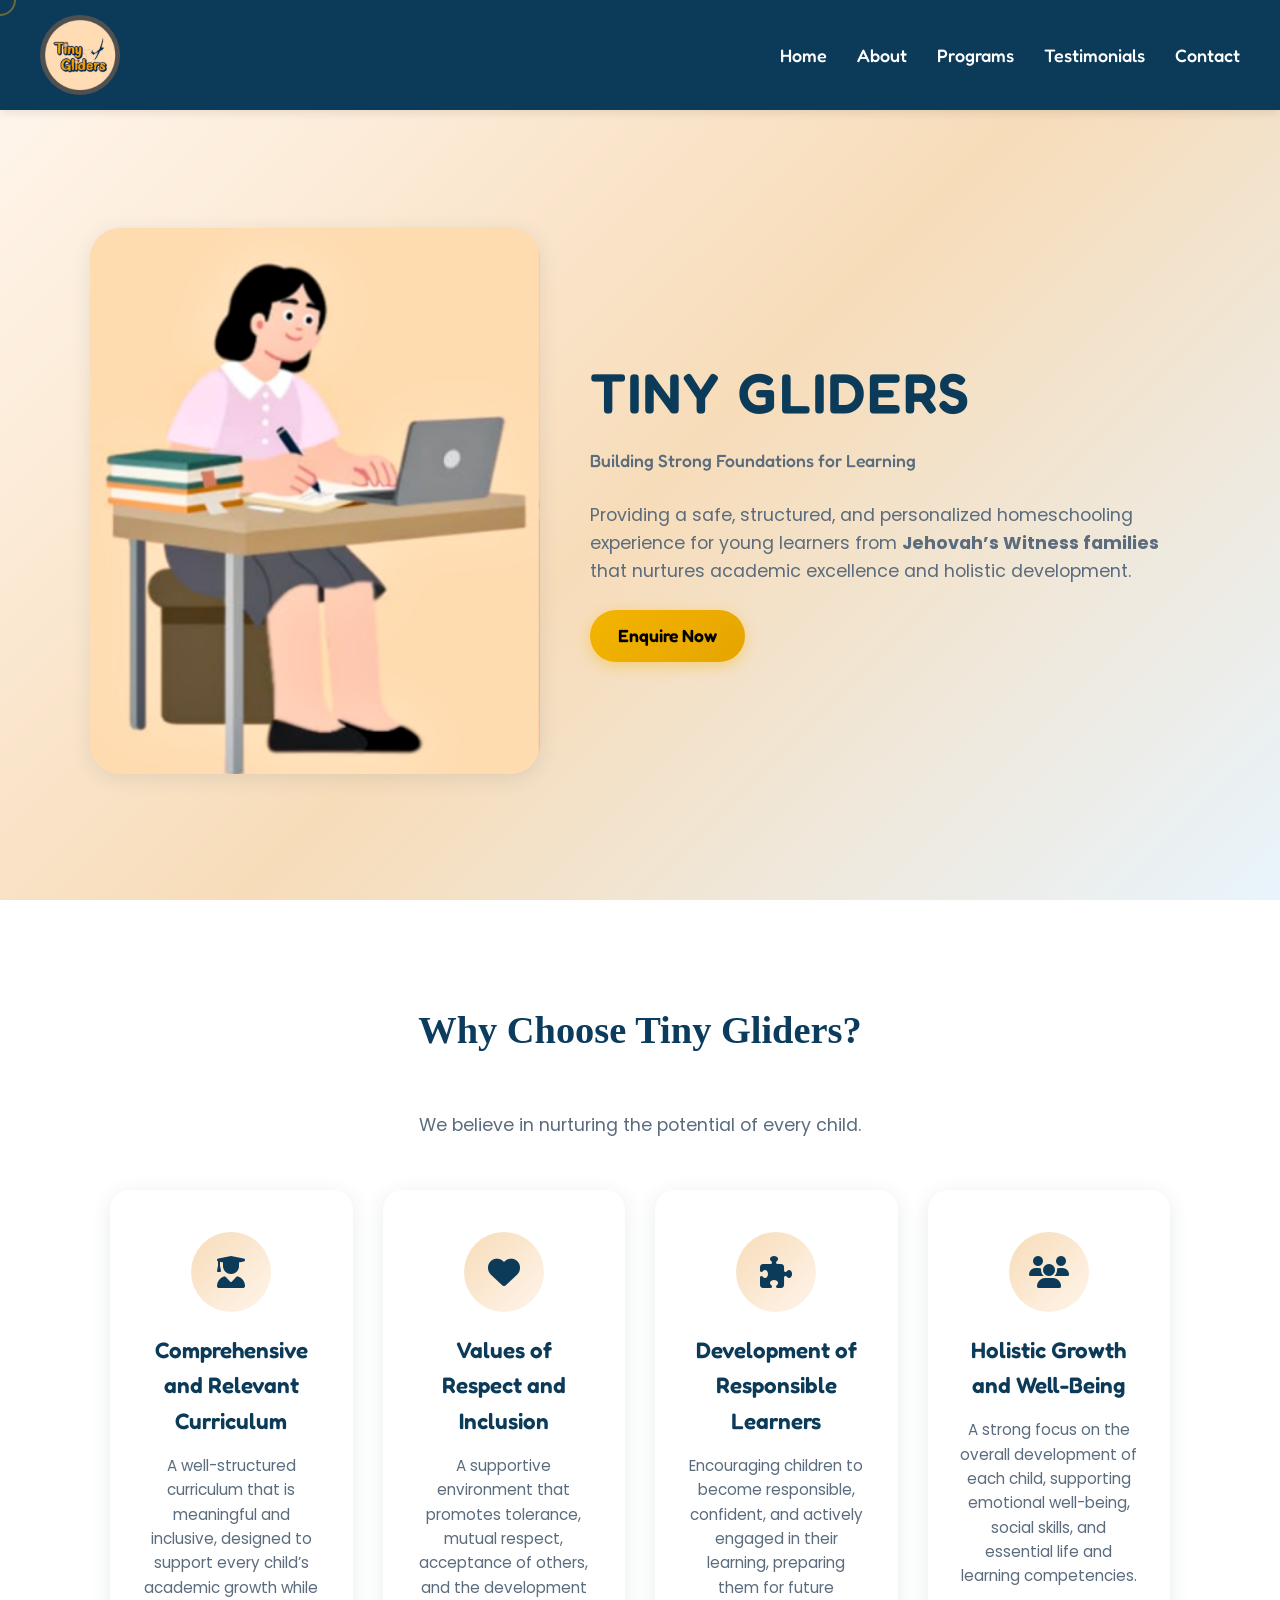
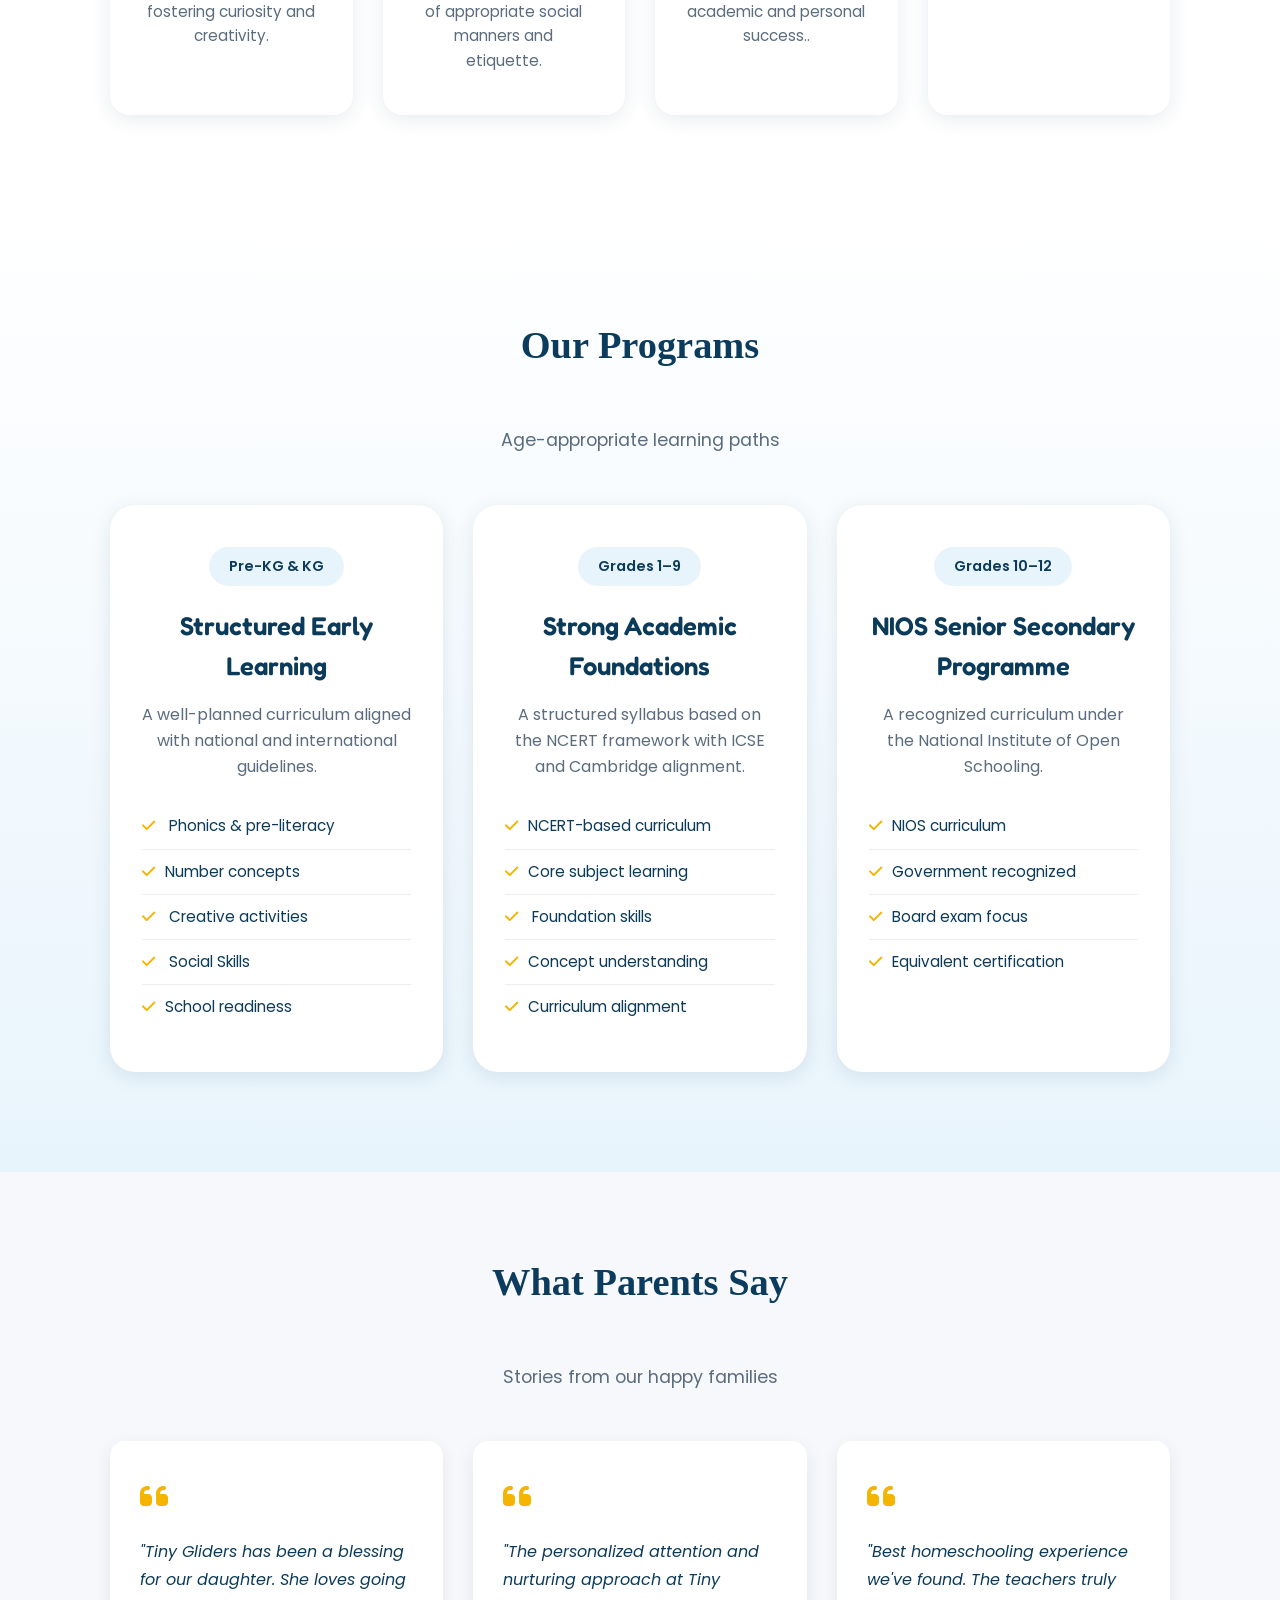
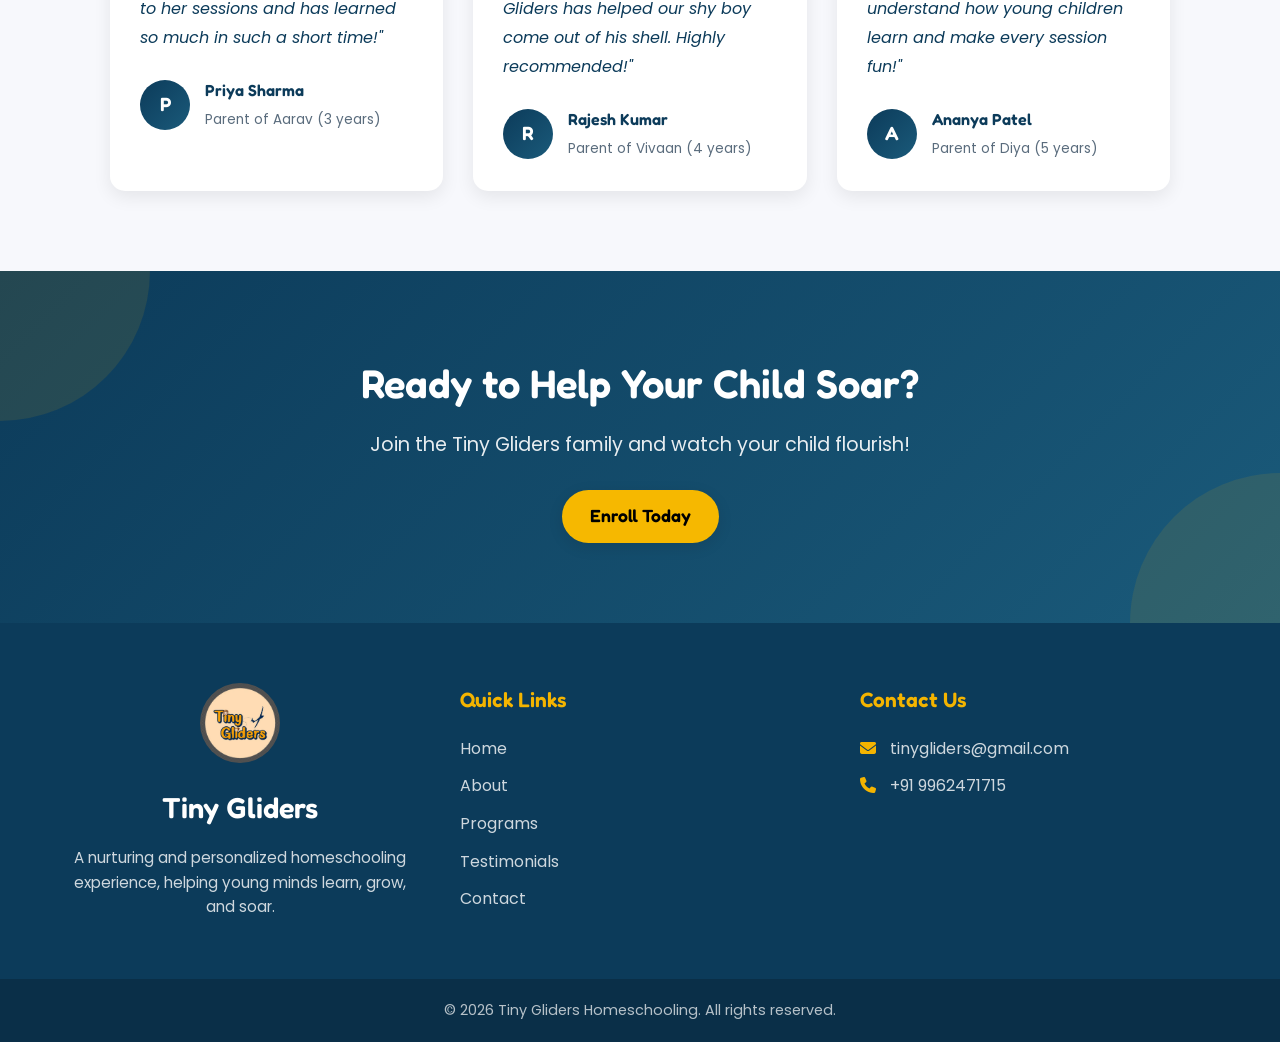
==== commit 3ea3472f: "update" ====
--- a/index.html
+++ b/index.html
@@ -29,6 +29,10 @@
         </nav>
     </header> -->
     <header>
+        <!-- CURSOR -->
+        <div class="tg-cursor" id="tgCursor"></div>
+        <div class="tg-cursor-ring" id="tgCursorRing"></div>
+
         <nav class="navbar">
     
             <img src="TG logo.jpeg" class="logo" alt="Tiny Gliders Logo">
@@ -266,24 +270,51 @@
         </div>
     </footer>
 
-    <script>
-        const toggle = document.getElementById("menu-toggle");
-        const navLinks = document.getElementById("nav-links");
-
-        toggle.addEventListener("click", () => {
-            navLinks.classList.toggle("active");
-        });
-        toggle.addEventListener("click", () => {
-                navLinks.classList.toggle("active");
-
-                if (navLinks.classList.contains("active")) {
-                    toggle.innerHTML = '<i class="fas fa-times"></i>';
-                } else {
-                    toggle.innerHTML = '<i class="fas fa-bars"></i>';
-                }
+<script>
+
+    
+        /* ─── 1. CUSTOM CURSOR ───────────────── */
+        const cursor = document.getElementById('tgCursor');
+        const cursorRing = document.getElementById('tgCursorRing');
+
+        if (cursor && window.matchMedia('(hover: hover)').matches) {
+            let rx = 0, ry = 0, cx = 0, cy = 0;
+
+            window.addEventListener('mousemove', e => {
+                cx = e.clientX; cy = e.clientY;
+                cursor.style.left = cx + 'px';
+                cursor.style.top = cy + 'px';
             });
 
-    </script>
+            const ringTick = () => {
+                rx += (cx - rx) * 0.1;
+                ry += (cy - ry) * 0.1;
+                cursorRing.style.left = rx + 'px';
+                cursorRing.style.top = ry + 'px';
+                requestAnimationFrame(ringTick);
+            };
+            ringTick();
+
+            document.querySelectorAll('a, button, .feat-card, .testi-card, .gal-item, .faq-q').forEach(el => {
+                el.addEventListener('mouseenter', () => document.body.classList.add('cursor-hover'));
+                el.addEventListener('mouseleave', () => document.body.classList.remove('cursor-hover'));
+            });
+        }
+
+    const toggle = document.getElementById("menu-toggle");
+    const navLinks = document.getElementById("nav-links");
+
+    toggle.addEventListener("click", () => {
+        navLinks.classList.toggle("active");
+
+        if (navLinks.classList.contains("active")) {
+            toggle.innerHTML = '<i class="fas fa-times"></i>';
+        } else {
+            toggle.innerHTML = '<i class="fas fa-bars"></i>';
+        }
+    });
+</script>
+
 
 </body>
 </html>
--- a/style.css
+++ b/style.css
@@ -19,6 +19,49 @@
     --shadow: 0 4px 20px rgba(12, 59, 90, 0.1);
     --shadow-hover: 0 8px 30px rgba(12, 59, 90, 0.2);
 }
+
+/* ─── CUSTOM CURSOR ─────────────────────── */
+.tg-cursor {
+    position: fixed;
+    top: 0;
+    left: 0;
+    width: 8px;
+    height: 8px;
+    background: var(--amber);
+    border-radius: 50%;
+    pointer-events: none;
+    z-index: 99999;
+    transform: translate(-50%, -50%);
+}
+
+.tg-cursor-ring {
+    position: fixed;
+    top: 0;
+    left: 0;
+    width: 32px;
+    height: 32px;
+    border: 2px solid rgba(244, 180, 0, 0.4);
+    border-radius: 50%;
+    pointer-events: none;
+    z-index: 99998;
+    transform: translate(-50%, -50%);
+    transition: width .3s var(--ease), height .3s var(--ease), border-color .3s;
+}
+
+body.cursor-hover .tg-cursor-ring {
+    width: 50px;
+    height: 50px;
+    border-color: var(--amber);
+}
+
+@media (hover: none) {
+
+    .tg-cursor,
+    .tg-cursor-ring {
+        display: none;
+    }
+}
+
 
 body.bd {
     background-color: var(--white);
@@ -1197,16 +1240,17 @@
         height: 60px;
     }
 
-    .nav-links {
-        flex-direction: column;
-        width: 100%;
-        background: var(--primary-blue);
-        position: absolute;
-        top: 100%;
-        left: 0;
-        display: none;
-        padding: 15px 0;
-    }
+.nav-links {
+    flex-direction: column;
+    width: 100%;
+    background: var(--primary-blue);
+    position: absolute;
+    top: 100%;
+    left: 0;
+    display: none;
+    padding: 15px 0;
+    z-index: 999;
+}
 
     .nav-links.active {
         display: flex;
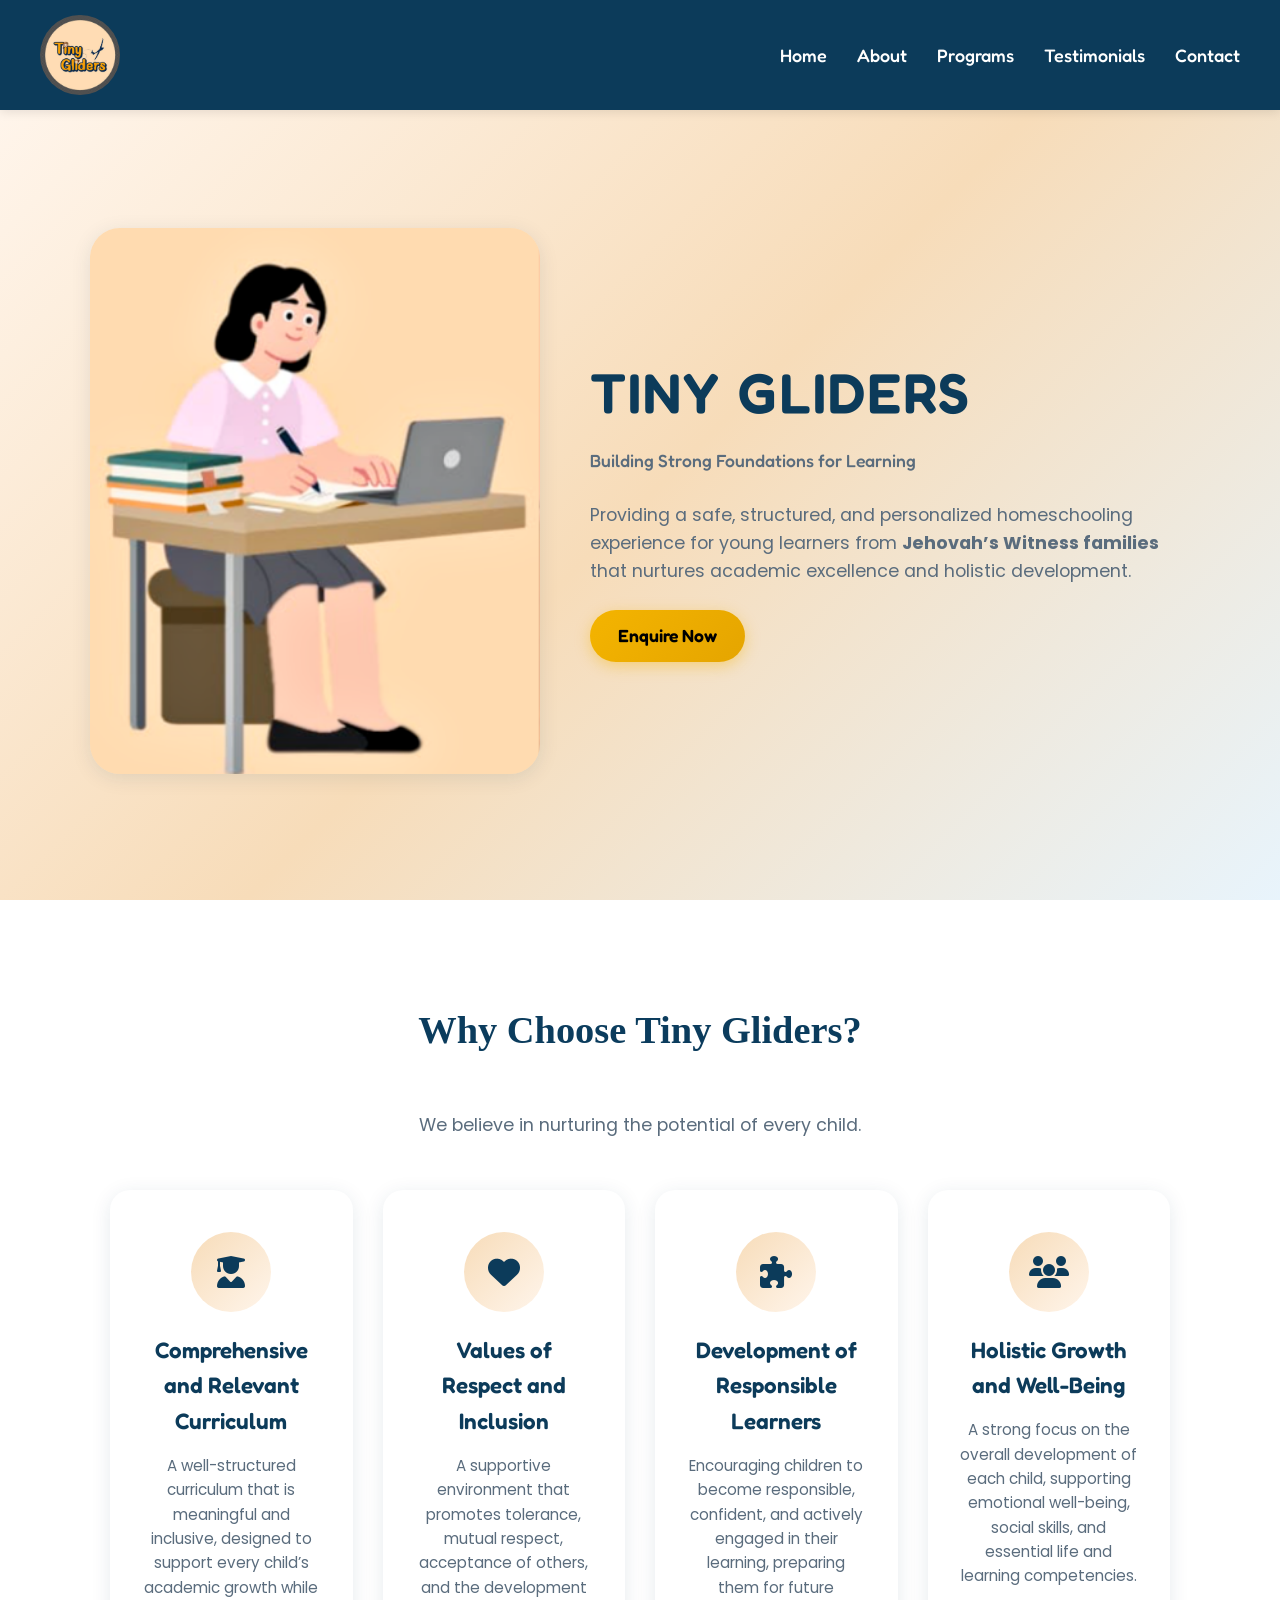
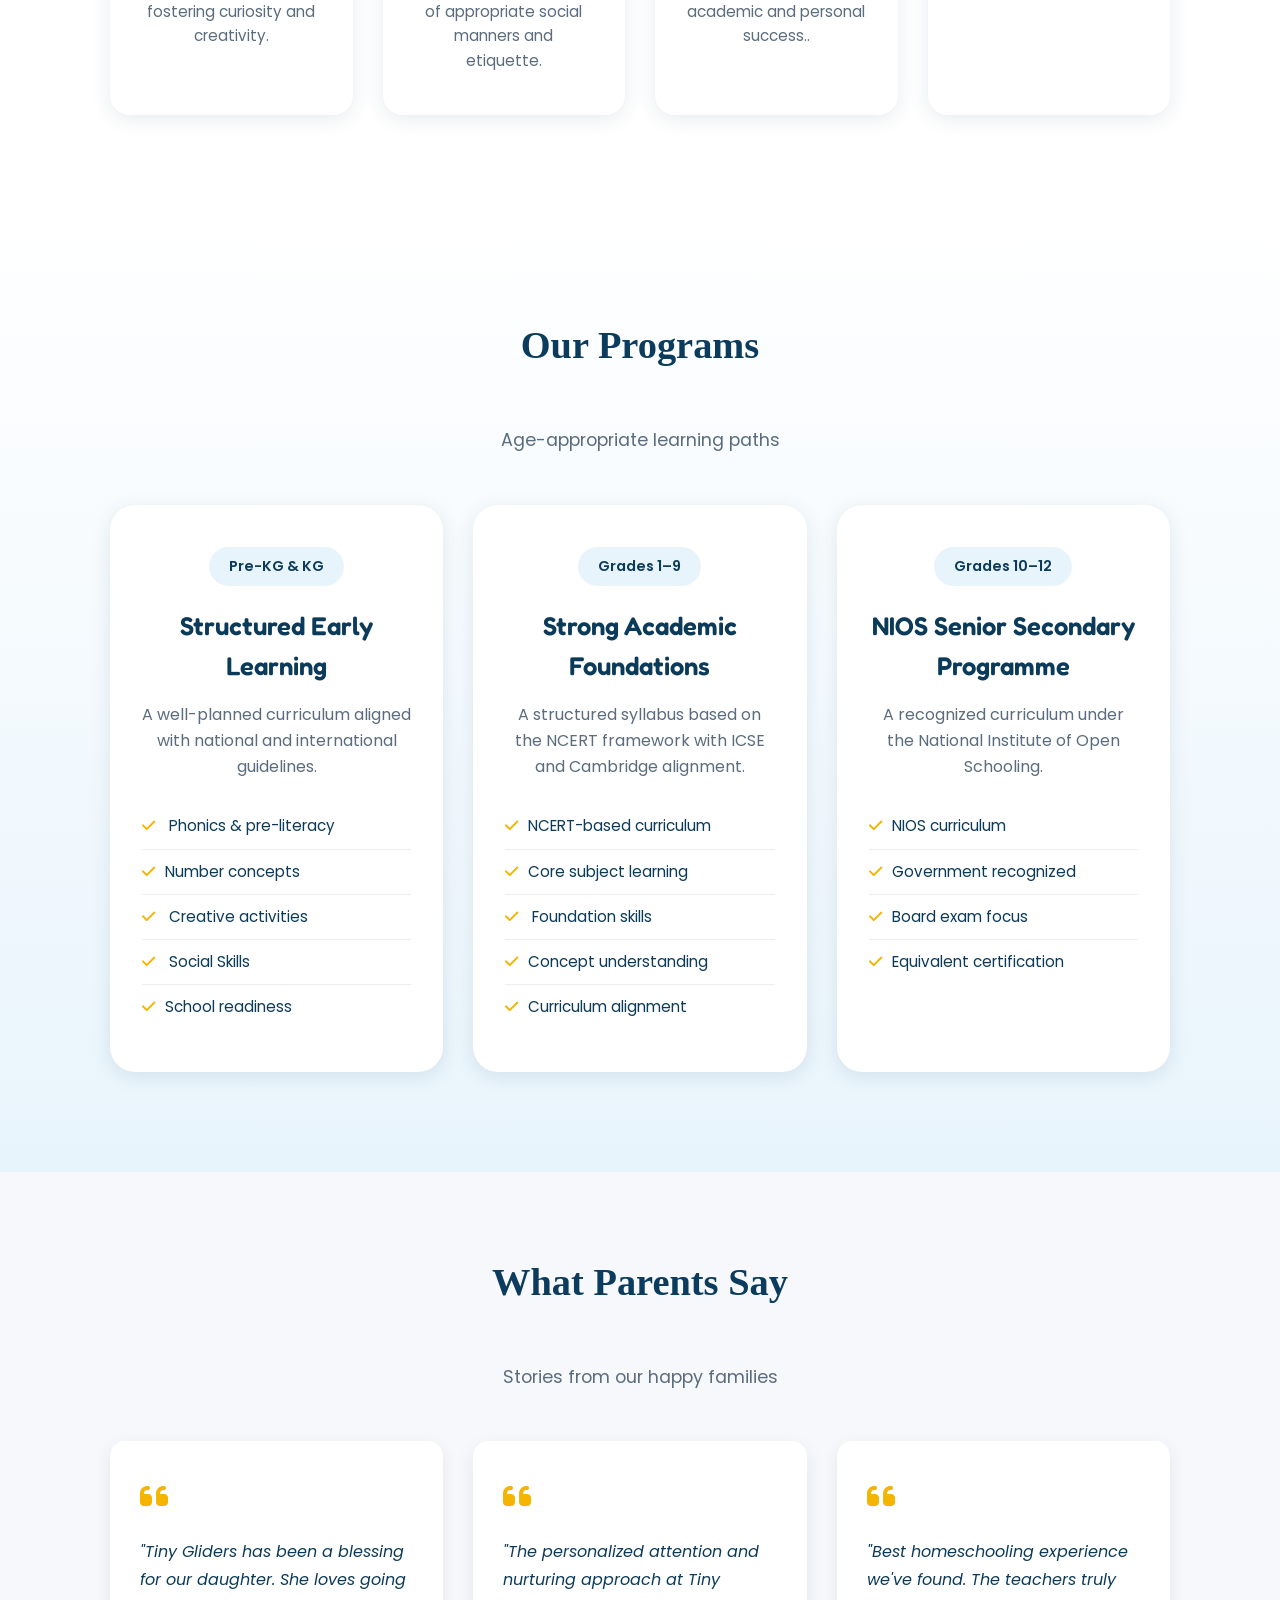
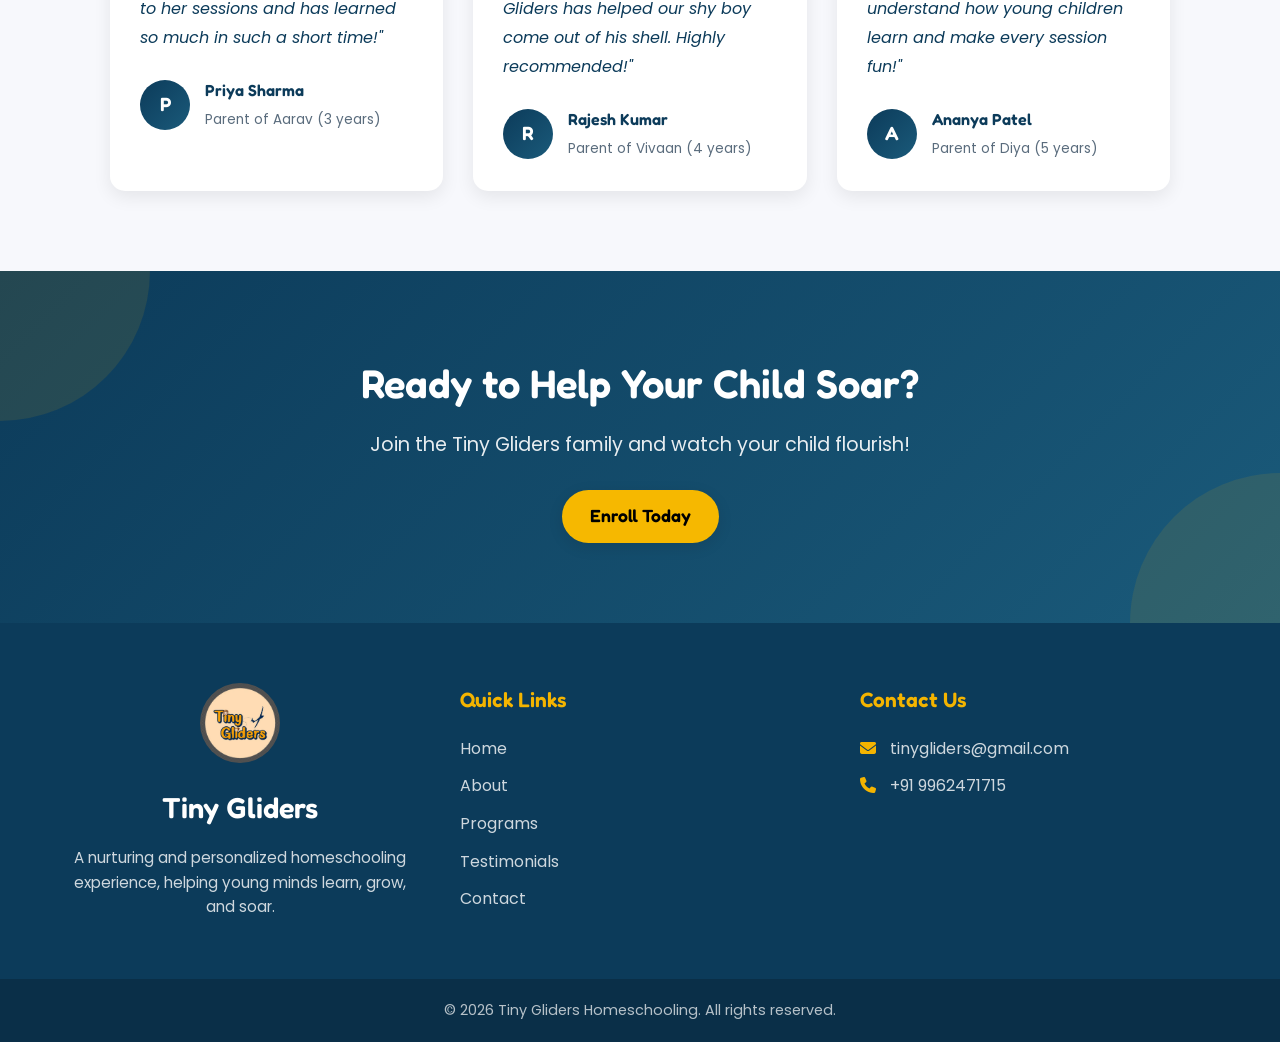
==== commit 5a8414e7: "update" ====
--- a/index.html
+++ b/index.html
@@ -13,7 +13,7 @@
     <link rel="stylesheet" href="https://cdnjs.cloudflare.com/ajax/libs/font-awesome/6.4.0/css/all.min.css">
 </head>
 
-<body class="bd"> 
+<body class="bd" class="scroll-animate">
     <!-- ===== Header / Navbar ===== -->
     <!--<header>
         <nav class="navbar">
@@ -28,11 +28,8 @@
             </ul>
         </nav>
     </header> -->
-    <header>
-        <!-- CURSOR -->
-        <div class="tg-cursor" id="tgCursor"></div>
-        <div class="tg-cursor-ring" id="tgCursorRing"></div>
-
+    
+<header>
         <nav class="navbar">
     
             <img src="TG logo.jpeg" class="logo" alt="Tiny Gliders Logo">
@@ -273,34 +270,30 @@
 <script>
 
     
-        /* ─── 1. CUSTOM CURSOR ───────────────── */
-        const cursor = document.getElementById('tgCursor');
-        const cursorRing = document.getElementById('tgCursorRing');
-
-        if (cursor && window.matchMedia('(hover: hover)').matches) {
-            let rx = 0, ry = 0, cx = 0, cy = 0;
-
-            window.addEventListener('mousemove', e => {
-                cx = e.clientX; cy = e.clientY;
-                cursor.style.left = cx + 'px';
-                cursor.style.top = cy + 'px';
+        document.addEventListener("DOMContentLoaded", function () {
+
+                const observer = new IntersectionObserver((entries) => {
+                    entries.forEach(entry => {
+                        if (entry.isIntersecting) {
+                            entry.target.classList.add("show");
+                        }
+                    });
+                }, {
+                    threshold: 0.2
+                });
+
+                const elements = document.querySelectorAll(
+                    "section, .about-card, .program-card, .testimonial-card"
+                );
+
+                elements.forEach(el => observer.observe(el));
+
             });
-
-            const ringTick = () => {
-                rx += (cx - rx) * 0.1;
-                ry += (cy - ry) * 0.1;
-                cursorRing.style.left = rx + 'px';
-                cursorRing.style.top = ry + 'px';
-                requestAnimationFrame(ringTick);
-            };
-            ringTick();
-
             document.querySelectorAll('a, button, .feat-card, .testi-card, .gal-item, .faq-q').forEach(el => {
                 el.addEventListener('mouseenter', () => document.body.classList.add('cursor-hover'));
                 el.addEventListener('mouseleave', () => document.body.classList.remove('cursor-hover'));
             });
-        }
-
+        
     const toggle = document.getElementById("menu-toggle");
     const navLinks = document.getElementById("nav-links");
 
--- a/style.css
+++ b/style.css
@@ -4,7 +4,9 @@
     padding: 0;
     box-sizing: border-box;
     scroll-behavior: smooth;
-}
+        
+}
+
 
 
 :root {
@@ -20,47 +22,6 @@
     --shadow-hover: 0 8px 30px rgba(12, 59, 90, 0.2);
 }
 
-/* ─── CUSTOM CURSOR ─────────────────────── */
-.tg-cursor {
-    position: fixed;
-    top: 0;
-    left: 0;
-    width: 8px;
-    height: 8px;
-    background: var(--amber);
-    border-radius: 50%;
-    pointer-events: none;
-    z-index: 99999;
-    transform: translate(-50%, -50%);
-}
-
-.tg-cursor-ring {
-    position: fixed;
-    top: 0;
-    left: 0;
-    width: 32px;
-    height: 32px;
-    border: 2px solid rgba(244, 180, 0, 0.4);
-    border-radius: 50%;
-    pointer-events: none;
-    z-index: 99998;
-    transform: translate(-50%, -50%);
-    transition: width .3s var(--ease), height .3s var(--ease), border-color .3s;
-}
-
-body.cursor-hover .tg-cursor-ring {
-    width: 50px;
-    height: 50px;
-    border-color: var(--amber);
-}
-
-@media (hover: none) {
-
-    .tg-cursor,
-    .tg-cursor-ring {
-        display: none;
-    }
-}
 
 
 body.bd {
@@ -88,6 +49,7 @@
     text-align: center;
     color: var(--primary-blue);
     margin-bottom: 10px;
+       
 }
 
 .section-subtitle {
@@ -95,6 +57,7 @@
     color: var(--text-light);
     font-size: 1.1rem;
     margin-bottom: 50px;
+        
 }
 
 /* ===== Navbar ===== */
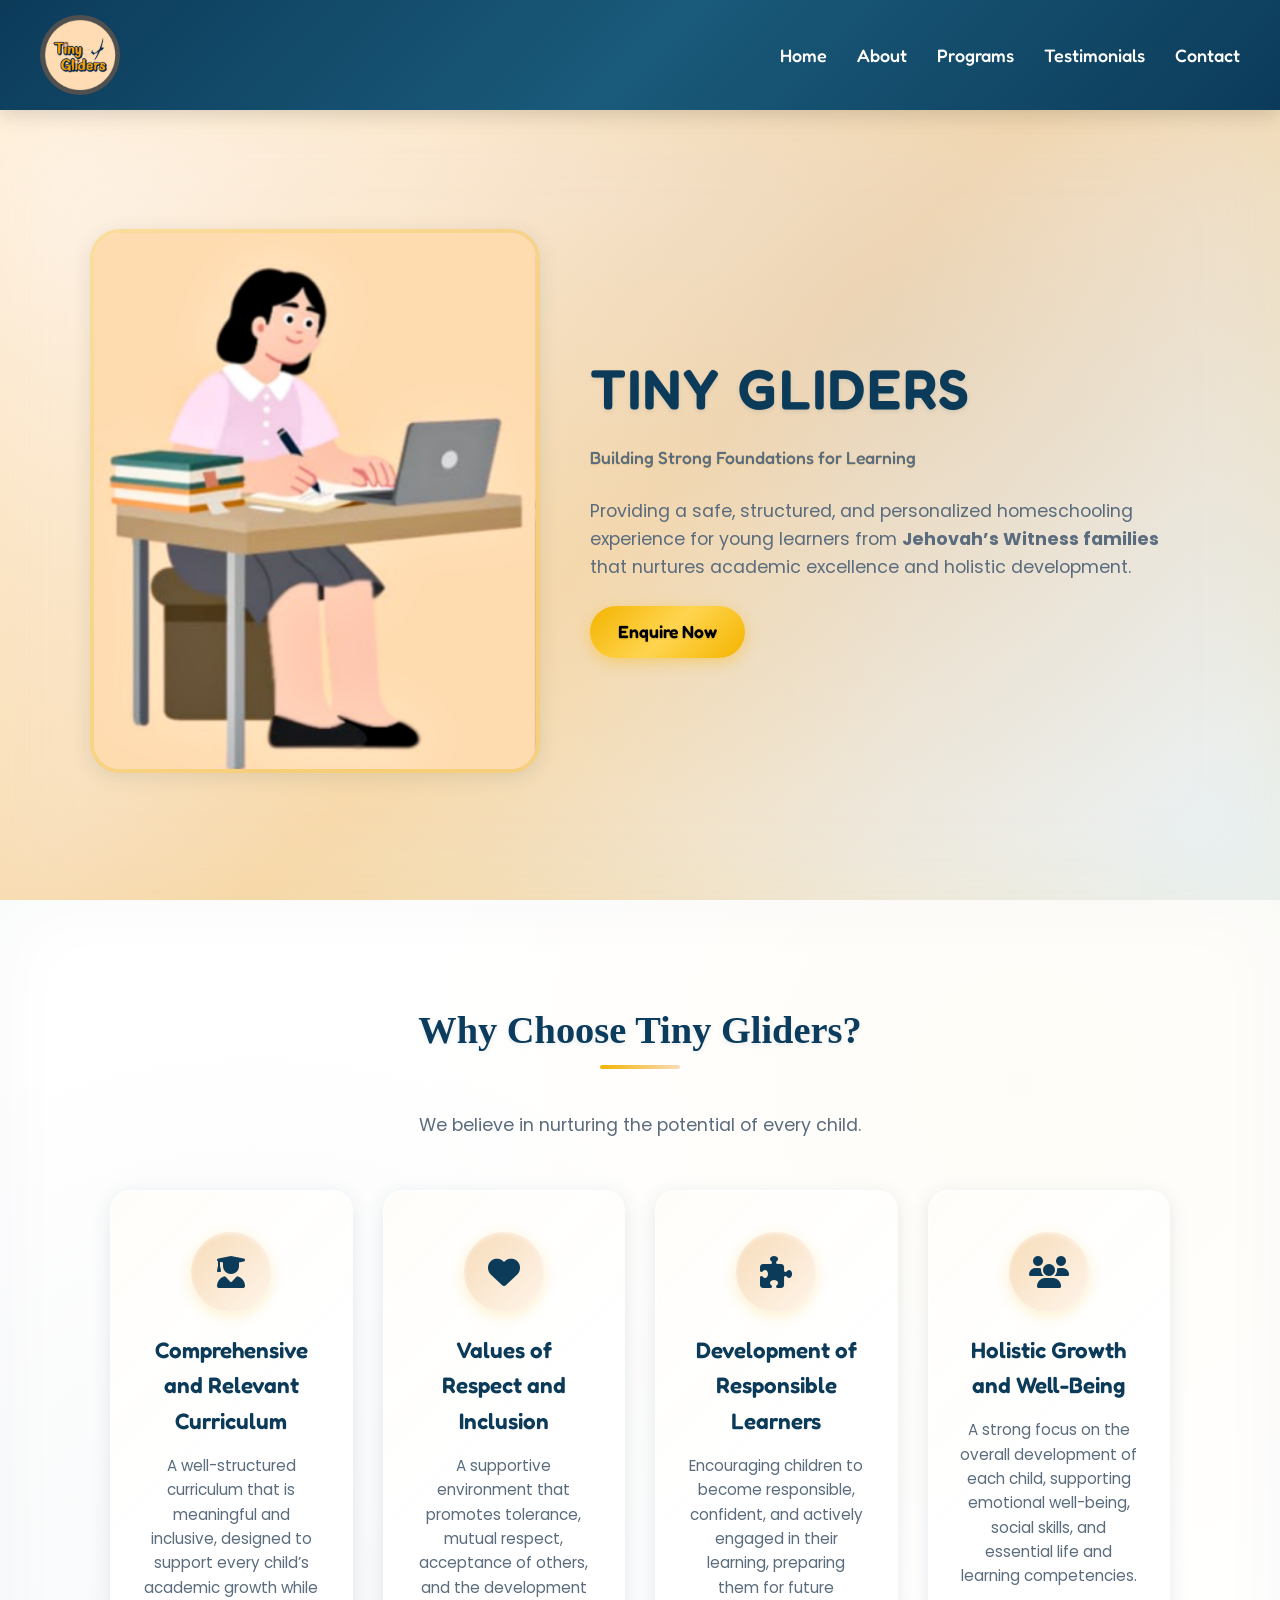
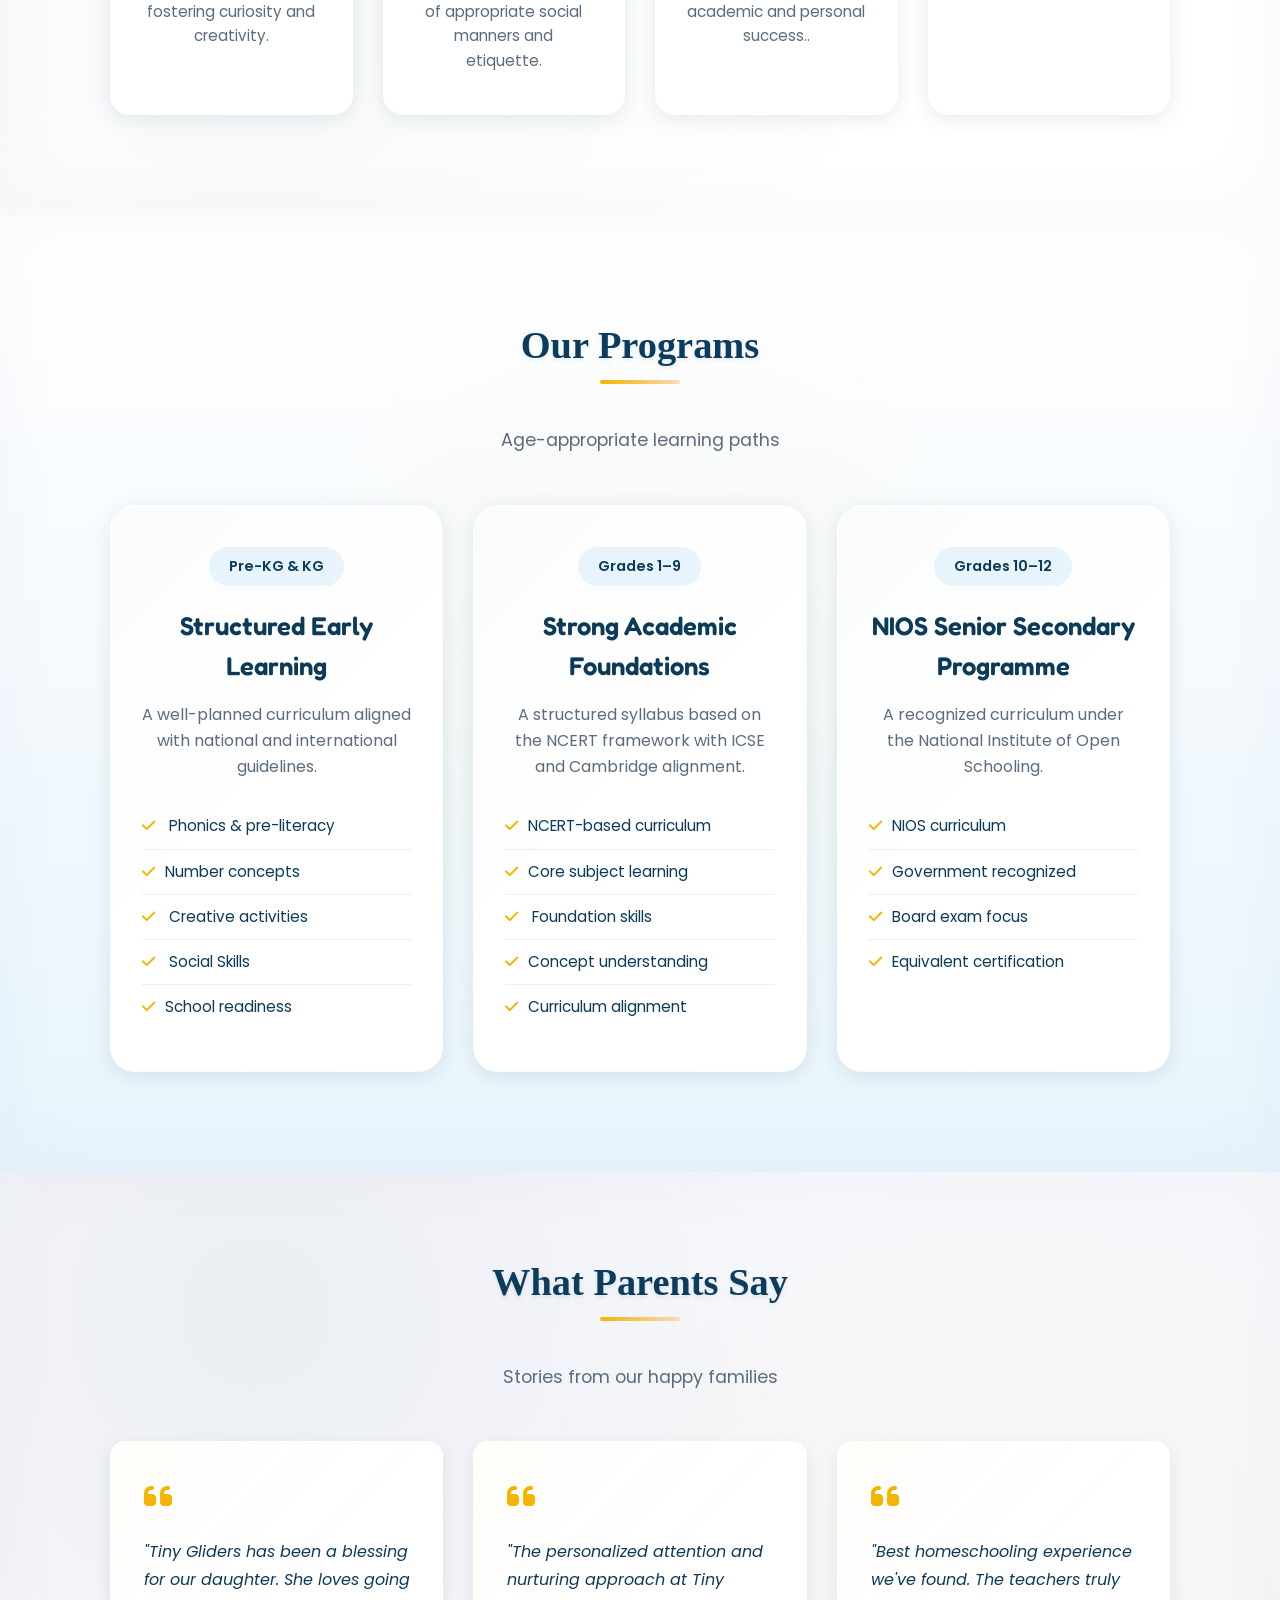
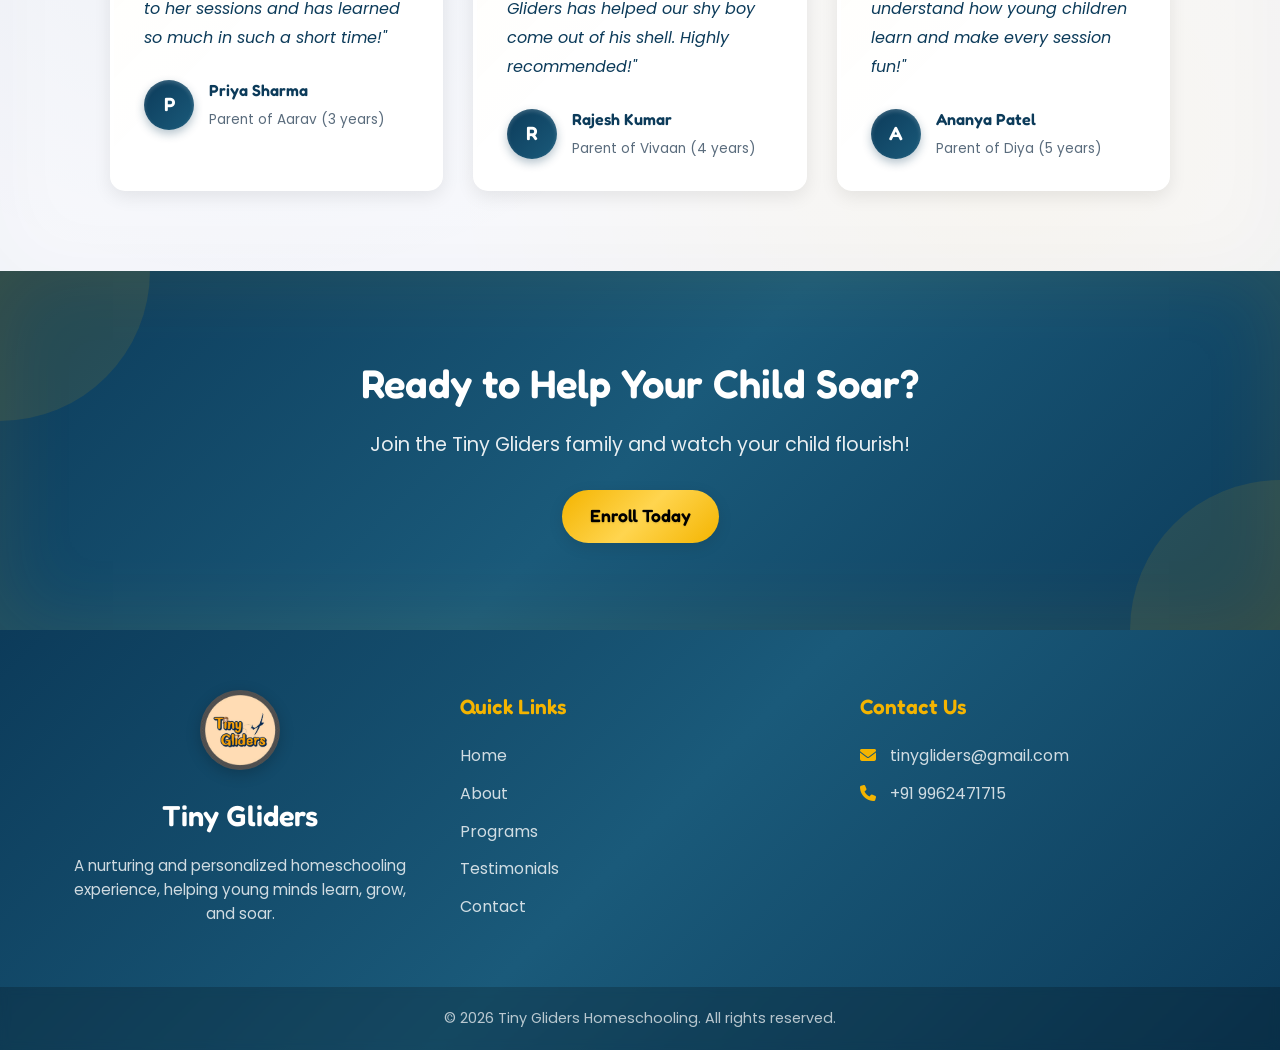
==== commit d53df134: "update" ====
--- a/index.html
+++ b/index.html
@@ -13,7 +13,7 @@
     <link rel="stylesheet" href="https://cdnjs.cloudflare.com/ajax/libs/font-awesome/6.4.0/css/all.min.css">
 </head>
 
-<body class="bd" class="scroll-animate">
+<body class="bd" >
     <!-- ===== Header / Navbar ===== -->
     <!--<header>
         <nav class="navbar">
@@ -283,7 +283,7 @@
                 });
 
                 const elements = document.querySelectorAll(
-                    "section, .about-card, .program-card, .testimonial-card"
+                    "section, .about-card, .program-card, .testimonial-card, .founder-note"
                 );
 
                 elements.forEach(el => observer.observe(el));
--- a/style.css
+++ b/style.css
@@ -4,7 +4,56 @@
     padding: 0;
     box-sizing: border-box;
     scroll-behavior: smooth;
-        
+}
+
+/* ===== Scroll Animations ===== */
+.about-card,
+.program-card,
+.testimonial-card,
+.approach-box,
+.faq-item,
+.founder-note,
+.contact-info,
+.contact-form {
+    opacity: 0;
+    transform: translateY(40px);
+    transition: opacity 0.7s ease, transform 0.7s ease, box-shadow 0.4s ease;
+}
+
+.about-card.show,
+.program-card.show,
+.testimonial-card.show,
+.approach-box.show,
+.faq-item.show,
+.founder-note.show,
+.contact-info.show,
+.contact-form.show {
+    opacity: 1;
+    transform: translateY(0);
+}
+
+.about-card:nth-child(1) { transition-delay: 0.1s; }
+.about-card:nth-child(2) { transition-delay: 0.2s; }
+.about-card:nth-child(3) { transition-delay: 0.3s; }
+.about-card:nth-child(4) { transition-delay: 0.4s; }
+
+.program-card:nth-child(1) { transition-delay: 0.1s; }
+.program-card:nth-child(2) { transition-delay: 0.2s; }
+.program-card:nth-child(3) { transition-delay: 0.3s; }
+
+.testimonial-card:nth-child(1) { transition-delay: 0.1s; }
+.testimonial-card:nth-child(2) { transition-delay: 0.2s; }
+.testimonial-card:nth-child(3) { transition-delay: 0.3s; }
+
+section {
+    opacity: 0;
+    transform: translateY(20px);
+    transition: opacity 0.8s ease, transform 0.8s ease;
+}
+
+section.show {
+    opacity: 1;
+    transform: translateY(0);
 }
 
 
@@ -20,6 +69,9 @@
     --text-light: #5a6c7d;
     --shadow: 0 4px 20px rgba(12, 59, 90, 0.1);
     --shadow-hover: 0 8px 30px rgba(12, 59, 90, 0.2);
+    --gradient-gold: linear-gradient(135deg, #f4b400 0%, #ffd54f 50%, #f4b400 100%);
+    --gradient-blue: linear-gradient(135deg, #0c3b5a 0%, #1a5a7a 50%, #0c3b5a 100%);
+    --gradient-peach: linear-gradient(135deg, #fff5eb 0%, #f7dcb9 100%);
 }
 
 
@@ -30,6 +82,9 @@
     font-family: 'Poppins', sans-serif;
     line-height: 1.6;
     overflow-x: hidden;
+    background-image: 
+        radial-gradient(circle at 10% 20%, rgba(244, 180, 0, 0.03) 0%, transparent 50%),
+        radial-gradient(circle at 90% 80%, rgba(12, 59, 90, 0.03) 0%, transparent 50%);
 }
 
 .container {
@@ -49,7 +104,22 @@
     text-align: center;
     color: var(--primary-blue);
     margin-bottom: 10px;
-       
+    position: relative;
+    display: inline-block;
+    width: 100%;
+    text-shadow: 0 2px 4px rgba(12, 59, 90, 0.1);
+}
+
+.section-title::after {
+    content: '';
+    position: absolute;
+    bottom: -8px;
+    left: 50%;
+    transform: translateX(-50%);
+    width: 80px;
+    height: 4px;
+    background: linear-gradient(90deg, var(--accent-gold), var(--peach));
+    border-radius: 2px;
 }
 
 .section-subtitle {
@@ -62,12 +132,13 @@
 
 /* ===== Navbar ===== */
 header {
-    background-color: var(--primary-blue);
+    background: var(--gradient-blue);
     padding: 15px 40px;
     position: sticky;
     top: 0;
     z-index: 1000;
-    box-shadow: 0 2px 10px rgba(0, 0, 0, 0.1);
+    box-shadow: 0 4px 20px rgba(0, 0, 0, 0.15);
+    backdrop-filter: blur(10px);
 }
 
 .navbar {
@@ -113,6 +184,7 @@
     bottom: -4px;
     background-color: var(--accent-gold);
     transition: width 0.3s ease;
+    border-radius: 2px;
 }
 
 .nav-links li a:hover::after {
@@ -134,6 +206,19 @@
     padding: 60px 20px;
     position: relative;
     overflow: hidden;
+    box-shadow: inset 0 0 100px rgba(244, 180, 0, 0.1);
+}
+
+.hero::before {
+    content: '';
+    position: absolute;
+    top: 0;
+    left: 0;
+    width: 100%;
+    height: 100%;
+    background: radial-gradient(circle at 30% 70%, rgba(244, 180, 0, 0.1) 0%, transparent 50%),
+                radial-gradient(circle at 70% 30%, rgba(12, 59, 90, 0.05) 0%, transparent 50%);
+    pointer-events: none;
 }
 
 /* Animated Clouds (Emoji-based) 
@@ -256,7 +341,13 @@
     border-radius: 30px;
     box-shadow: var(--shadow);
     transition: transform 0.4s ease, box-shadow 0.4s ease;
- 
+    animation: floatImage 6s ease-in-out infinite;
+    border: 4px solid rgba(244, 180, 0, 0.3);
+}
+
+@keyframes floatImage {
+    0%, 100% { transform: translateY(0); }
+    50% { transform: translateY(-15px); }
 }
 
 .hero-image .pic1:hover {
@@ -276,6 +367,7 @@
     margin-bottom: 10px;
     letter-spacing: 2px;
     animation: fadeInUp 0.8s ease;
+    text-shadow: 0 2px 4px rgba(12, 59, 90, 0.1);
 }
 
 .hero-subtitle {
@@ -285,6 +377,7 @@
     margin-bottom: 15px;
     font-family: 'Fredoka', sans-serif;
     animation: fadeInUp 0.8s ease 0.2s both;
+    text-shadow: 0 1px 2px rgba(244, 180, 0, 0.2);
 }
 
 .hero-text p {
@@ -309,7 +402,7 @@
 .btn {
     display: inline-block;
     padding: 15px 35px;
-    background: linear-gradient(135deg, var(--accent-gold) 0%, #e5a500 100%);
+    background: var(--gradient-gold);
     color: var(--white);
     text-decoration: none;
     border-radius: 50px;
@@ -319,6 +412,24 @@
     transition: all 0.3s ease;
     box-shadow: 0 4px 15px rgba(244, 180, 0, 0.4);
     animation: fadeInUp 0.8s ease 0.6s both;
+    position: relative;
+    overflow: hidden;
+    text-shadow: 0 1px 2px rgba(0, 0, 0, 0.1);
+}
+
+.btn::before {
+    content: '';
+    position: absolute;
+    top: 0;
+    left: -100%;
+    width: 100%;
+    height: 100%;
+    background: linear-gradient(90deg, transparent, rgba(255,255,255,0.3), transparent);
+    transition: left 0.5s ease;
+}
+
+.btn:hover::before {
+    left: 100%;
 }
 
 .btn:hover {
@@ -341,7 +452,21 @@
 .about {
     padding: 100px 0;
     background: var(--white);
-
+    position: relative;
+    overflow: hidden;
+    box-shadow: inset 0 0 80px rgba(12, 59, 90, 0.03);
+}
+
+.about::before {
+    content: '';
+    position: absolute;
+    top: 0;
+    left: 0;
+    width: 100%;
+    height: 100%;
+    background: radial-gradient(circle at 80% 20%, rgba(244, 180, 0, 0.03) 0%, transparent 50%),
+                radial-gradient(circle at 20% 80%, rgba(12, 59, 90, 0.03) 0%, transparent 50%);
+    pointer-events: none;
 }
 
 .about-grid {
@@ -351,15 +476,33 @@
 }
 
 .about-card {
-
-        background: var(--white);
-        padding: 40px 30px;
-        border-radius: 20px;
-        text-align: center;
-        box-shadow: var(--shadow);
-        transition: all 0.4s ease;
-        border: 2px solid transparent;
-    }
+    background: var(--white);
+    padding: 40px 30px;
+    border-radius: 20px;
+    text-align: center;
+    box-shadow: var(--shadow);
+    transition: all 0.4s ease;
+    border: 2px solid transparent;
+    position: relative;
+    overflow: hidden;
+    background-image: linear-gradient(135deg, rgba(244, 180, 0, 0.02) 0%, transparent 50%);
+}
+
+.about-card::before {
+    content: '';
+    position: absolute;
+    top: 0;
+    left: 0;
+    width: 100%;
+    height: 4px;
+    background: linear-gradient(90deg, var(--accent-gold), var(--peach));
+    transform: scaleX(0);
+    transition: transform 0.4s ease;
+}
+
+.about-card:hover::before {
+    transform: scaleX(1);
+}
 
 .about-card:hover {
     transform: translateY(-10px);
@@ -376,7 +519,12 @@
     align-items: center;
     justify-content: center;
     margin: 0 auto 20px;
-    transition: transform 0.3s ease;
+    transition: transform 0.3s ease, box-shadow 0.3s ease;
+    box-shadow: 0 4px 15px rgba(244, 180, 0, 0.2), inset 0 2px 4px rgba(255, 255, 255, 0.5);
+}
+
+.icon-box:hover {
+    box-shadow: 0 8px 25px rgba(244, 180, 0, 0.4);
 }
 
 .about-card:hover .icon-box {
@@ -407,7 +555,28 @@
     border-radius: 40px;
     display:flex;
     justify-content: center;
-
+    position: relative;
+    overflow: hidden;
+    opacity: 0;
+    transform: translateY(40px);
+    transition: opacity 0.7s ease, transform 0.7s ease;
+    box-shadow: inset 0 0 60px rgba(244, 180, 0, 0.05);
+}
+
+.founder-note.show {
+    opacity: 1;
+    transform: translateY(0);
+}
+
+.founder-note::before {
+    content: '';
+    position: absolute;
+    top: 0;
+    left: 0;
+    width: 100%;
+    height: 100%;
+    background: radial-gradient(circle at 50% 50%, rgba(244, 180, 0, 0.05) 0%, transparent 50%);
+    pointer-events: none;
 }
 .notes{
 background: #ffffff;
@@ -416,6 +585,8 @@
     margin: 40px auto;
     border-radius: 10px;
     box-shadow: 0 6px 18px rgba(0, 0, 0, 0.15);
+    background-image: linear-gradient(135deg, rgba(244, 180, 0, 0.02) 0%, transparent 50%);
+    border: 1px solid rgba(244, 180, 0, 0.1);
 }
 
 .notes h3{
@@ -432,7 +603,20 @@
 .programs {
     padding: 100px 0;
     background: linear-gradient(180deg, var(--white) 0%, var(--light-blue) 100%);
-    
+    position: relative;
+    overflow: hidden;
+    box-shadow: inset 0 0 80px rgba(12, 59, 90, 0.03);
+}
+
+.programs::before {
+    content: '';
+    position: absolute;
+    top: 0;
+    left: 0;
+    width: 100%;
+    height: 100%;
+    background: radial-gradient(circle at 50% 50%, rgba(244, 180, 0, 0.05) 0%, transparent 50%);
+    pointer-events: none;
 }
 
 .programs-grid {
@@ -453,6 +637,23 @@
     position: relative;
     overflow: hidden;
     border: 2px solid transparent;
+    background-image: linear-gradient(135deg, rgba(12, 59, 90, 0.02) 0%, transparent 50%);
+}
+
+.program-card::after {
+    content: '';
+    position: absolute;
+    bottom: 0;
+    left: 0;
+    width: 100%;
+    height: 5px;
+    background: linear-gradient(90deg, var(--primary-blue), var(--accent-gold));
+    transform: scaleX(0);
+    transition: transform 0.4s ease;
+}
+
+.program-card:hover::after {
+    transform: scaleX(1);
 }
 
 .program-card:hover {
@@ -473,6 +674,13 @@
     font-size: 0.9rem;
     font-weight: 600;
     margin-bottom: 20px;
+    transition: all 0.3s ease;
+}
+
+.program-card:hover .program-age {
+    background: var(--accent-gold);
+    color: var(--white);
+    transform: scale(1.05);
 }
 .program-card h3 {
     font-size: 1.6rem;
@@ -510,6 +718,21 @@
 .testimonials {
     padding: 100px 0;
     background: var(--white);
+    position: relative;
+    overflow: hidden;
+    box-shadow: inset 0 0 80px rgba(12, 59, 90, 0.03);
+}
+
+.testimonials::before {
+    content: '';
+    position: absolute;
+    top: 0;
+    left: 0;
+    width: 100%;
+    height: 100%;
+    background: radial-gradient(circle at 20% 80%, rgba(244, 180, 0, 0.03) 0%, transparent 50%),
+                radial-gradient(circle at 80% 20%, rgba(12, 59, 90, 0.03) 0%, transparent 50%);
+    pointer-events: none;
 }
 
 .testimonials-grid {
@@ -525,6 +748,12 @@
     text-align: left;
     transition: all 0.4s ease;
     position: relative;
+    border-left: 4px solid transparent;
+    background-image: linear-gradient(135deg, rgba(244, 180, 0, 0.03) 0%, transparent 50%);
+}
+
+.testimonial-card:hover {
+    border-left-color: var(--accent-gold);
 }
 
 .testimonial-card:hover {
@@ -536,6 +765,11 @@
     font-size: 2rem;
     color: var(--accent-gold);
     margin-bottom: 15px;
+    transition: transform 0.3s ease;
+}
+
+.testimonial-card:hover .quote-icon {
+    transform: scale(1.2) rotate(-10deg);
 }
 
 .testimonial-card > p {
@@ -563,6 +797,13 @@
     font-family: 'Fredoka', sans-serif;
     font-size: 1.2rem;
     font-weight: 600;
+    transition: transform 0.3s ease, box-shadow 0.3s ease;
+    box-shadow: 0 4px 10px rgba(12, 59, 90, 0.3), inset 0 2px 4px rgba(255, 255, 255, 0.2);
+}
+
+.parent-avatar:hover {
+    transform: scale(1.1);
+    box-shadow: 0 6px 15px rgba(12, 59, 90, 0.4);
 }
 
 .parent-info h4 {
@@ -579,10 +820,20 @@
 /* ===== CTA Section ===== */
 .cta {
     padding: 80px 0;
-    background: linear-gradient(135deg, var(--primary-blue) 0%, #1a5a7a 100%);
+    background: var(--gradient-blue);
     text-align: center;
     position: relative;
     overflow: hidden;
+    box-shadow: inset 0 0 80px rgba(244, 180, 0, 0.1);
+}
+
+.cta h2 {
+    animation: pulse 2s ease-in-out infinite;
+}
+
+@keyframes pulse {
+    0%, 100% { transform: scale(1); }
+    50% { transform: scale(1.02); }
 }
 
 .cta::before,
@@ -625,9 +876,10 @@
 
 /* ===== Footer ===== */
 .footer {
-    background: var(--primary-blue);
+    background: var(--gradient-blue);
     color: var(--white);
     padding-top: 60px;
+    box-shadow: 0 -10px 40px rgba(0, 0, 0, 0.1);
 }
 
 .footer-container {
@@ -649,6 +901,12 @@
     height: 80px;
     border-radius: 50%;
     margin-bottom: 15px;
+    transition: transform 0.3s ease;
+    box-shadow: 0 4px 15px rgba(0, 0, 0, 0.2);
+}
+
+.footer-logo:hover {
+    transform: rotate(10deg) scale(1.1);
 }
 
 .footer-brand h2 {
@@ -679,6 +937,32 @@
     color: var(--white);
     text-decoration: none;
     transition: all 0.3s ease;
+    position: relative;
+    overflow: hidden;
+    box-shadow: 0 2px 8px rgba(0, 0, 0, 0.1);
+}
+
+.social-links a::before {
+    content: '';
+    position: absolute;
+    top: 50%;
+    left: 50%;
+    width: 0;
+    height: 0;
+    background: var(--accent-gold);
+    border-radius: 50%;
+    transform: translate(-50%, -50%);
+    transition: width 0.4s ease, height 0.4s ease;
+}
+
+.social-links a:hover::before {
+    width: 100%;
+    height: 100%;
+}
+
+.social-links a i {
+    position: relative;
+    z-index: 1;
 }
 
 .social-links a:hover {
@@ -704,7 +988,13 @@
 .footer-links li a {
     color: rgba(255, 255, 255, 0.8);
     text-decoration: none;
-    transition: color 0.3s ease;
+    transition: color 0.3s ease, padding-left 0.3s ease;
+    display: inline-block;
+}
+
+.footer-links li a:hover {
+    color: var(--accent-gold);
+    padding-left: 8px;
 }
 
 .footer-links li a:hover {
@@ -714,17 +1004,28 @@
 .footer-contact p {
     margin-bottom: 12px;
     color: rgba(255, 255, 255, 0.8);
+    transition: color 0.3s ease;
+}
+
+.footer-contact:hover p {
+    color: rgba(255, 255, 255, 1);
 }
 
 .footer-contact i {
     color: var(--accent-gold);
     margin-right: 10px;
+    transition: transform 0.3s ease;
+}
+
+.footer-contact:hover i {
+    transform: scale(1.2);
 }
 
 .footer-bottom {
     background: rgba(0, 0, 0, 0.2);
     padding: 20px 0;
     text-align: center;
+    backdrop-filter: blur(5px);
 }
 
 .footer-bottom p {
@@ -800,6 +1101,7 @@
     background-color: #f9fafc;
     /* soft page background */
     padding: 80px 0;
+    box-shadow: inset 0 0 80px rgba(12, 59, 90, 0.03);
 }
 
 /* Container becomes a card */
@@ -811,6 +1113,20 @@
     background: #ffffff;
     border-radius: 14px;
     box-shadow: 0 8px 25px rgba(0, 0, 0, 0.06);
+    transition: all 0.3s ease;
+    opacity: 0;
+    transform: translateY(40px);
+    background-image: linear-gradient(135deg, rgba(12, 59, 90, 0.02) 0%, transparent 50%);
+}
+
+.program-detail .container.show {
+    opacity: 1;
+    transform: translateY(0);
+}
+
+.program-detail .container:hover {
+    transform: translateY(-5px);
+    box-shadow: 0 15px 35px rgba(0, 0, 0, 0.1);
 }
 
 /* Heading */
@@ -822,6 +1138,11 @@
     font-family: 'Baloo 2', cursive;
     position: relative;
     padding-bottom: 10px;
+    transition: color 0.3s ease;
+}
+
+.program-detail h2:hover {
+    color: var(--accent-gold);
 }
 
 /* Yellow accent line */
@@ -844,6 +1165,11 @@
     line-height: 1.7;
     margin-bottom: 20px;
     max-width: 720px;
+    transition: color 0.3s ease;
+}
+
+.program-detail p:hover {
+    color: #222;
 }
 
 /* List */
@@ -860,6 +1186,12 @@
     color: #444;
     display: flex;
     align-items: center;
+    transition: all 0.3s ease;
+}
+
+.program-detail ul li:hover {
+    padding-left: 10px;
+    color: var(--primary-blue);
 }
 
 /* Yellow bullet */
@@ -876,6 +1208,21 @@
     padding: 80px 0;
     background-color: #fff7ea;
     text-align: center;
+    position: relative;
+    overflow: hidden;
+    box-shadow: inset 0 0 80px rgba(244, 180, 0, 0.05);
+}
+
+.approach::before {
+    content: '';
+    position: absolute;
+    top: 0;
+    left: 0;
+    width: 100%;
+    height: 100%;
+    background: radial-gradient(circle at 20% 80%, rgba(244, 180, 0, 0.05) 0%, transparent 50%),
+                radial-gradient(circle at 80% 20%, rgba(12, 59, 90, 0.05) 0%, transparent 50%);
+    pointer-events: none;
 }
 
 .section-title {
@@ -883,6 +1230,21 @@
     margin-bottom: 50px;
     color: #0b3c5d;
     font-family: 'Baloo 2', cursive;
+    position: relative;
+    display: inline-block;
+    width: 100%;
+}
+
+.section-title::after {
+    content: '';
+    position: absolute;
+    bottom: -8px;
+    left: 50%;
+    transform: translateX(-50%);
+    width: 80px;
+    height: 4px;
+    background: linear-gradient(90deg, var(--accent-gold), var(--peach));
+    border-radius: 2px;
 }
 
 /* Grid */
@@ -901,6 +1263,24 @@
     border-radius: 15px;
     box-shadow: 0 8px 20px rgba(0, 0, 0, 0.08);
     transition: 0.3s;
+    position: relative;
+    overflow: hidden;
+    background-image: linear-gradient(135deg, rgba(244, 180, 0, 0.02) 0%, transparent 50%);
+}
+
+.approach-box::before {
+    content: '';
+    position: absolute;
+    top: 0;
+    left: 0;
+    width: 4px;
+    height: 0;
+    background: linear-gradient(180deg, var(--accent-gold), var(--peach));
+    transition: height 0.4s ease;
+}
+
+.approach-box:hover::before {
+    height: 100%;
 }
 
 .approach-box:hover {
@@ -913,26 +1293,65 @@
     font-size: 35px;
     color: #f4d8b0;
     margin-bottom: 15px;
+    transition: transform 0.3s ease, color 0.3s ease;
+}
+
+.approach-box:hover i {
+    transform: scale(1.2);
+    color: var(--accent-gold);
 }
 
 .approach-box h3 {
     font-size: 1.3rem;
     margin-bottom: 10px;
     color: #0b3c5d;
+    transition: color 0.3s ease;
+}
+
+.approach-box:hover h3 {
+    color: var(--accent-gold);
 }
 
 .approach-box p {
     font-size: 0.95rem;
     color: #555;
+    transition: color 0.3s ease;
+}
+
+.approach-box:hover p {
+    color: #333;
 }
 
 /* ---------- CTA Section ---------- */
 
 .program-cta {
-    background: #0b3c5d;
+    background: var(--gradient-blue);
     color: white;
     text-align: center;
     padding: 80px 20px;
+    position: relative;
+    overflow: hidden;
+    box-shadow: inset 0 0 80px rgba(244, 180, 0, 0.1);
+}
+
+.program-cta::before,
+.program-cta::after {
+    content: '';
+    position: absolute;
+    width: 200px;
+    height: 200px;
+    border-radius: 50%;
+    background: rgba(244, 180, 0, 0.1);
+}
+
+.program-cta::before {
+    top: -100px;
+    left: -100px;
+}
+
+.program-cta::after {
+    bottom: -100px;
+    right: -100px;
 }
 
 .program-cta h2 {
@@ -949,17 +1368,43 @@
 
 .btn {
     display: inline-block;
-    background-color: #f6b800;
+    background: var(--gradient-gold);
     color: black;
     padding: 12px 28px;
     border-radius: 30px;
     text-decoration: none;
     font-weight: 600;
     transition: 0.3s;
+    position: relative;
+    overflow: hidden;
+    text-shadow: 0 1px 2px rgba(0, 0, 0, 0.1);
+}
+
+.btn::before {
+    content: '';
+    position: absolute;
+    top: 0;
+    left: -100%;
+    width: 100%;
+    height: 100%;
+    background: linear-gradient(90deg, transparent, rgba(255,255,255,0.4), transparent);
+    transition: left 0.5s ease;
+}
+
+.btn:hover::before {
+    left: 100%;
 }
 
 .btn:hover {
     background-color: #ffd447;
+    transform: translateY(-3px);
+    box-shadow: 0 8px 25px rgba(246, 184, 0, 0.5);
+}
+
+.btn:hover {
+    background-color: #ffd447;
+    transform: translateY(-3px);
+    box-shadow: 0 8px 25px rgba(246, 184, 0, 0.5);
 }
 
 /* TESTIMONIALS */
@@ -967,6 +1412,21 @@
 .testimonials {
     padding: 80px 0;
     background: #f7f8fc;
+    position: relative;
+    overflow: hidden;
+    box-shadow: inset 0 0 80px rgba(12, 59, 90, 0.03);
+}
+
+.testimonials::before {
+    content: '';
+    position: absolute;
+    top: 0;
+    left: 0;
+    width: 100%;
+    height: 100%;
+    background: radial-gradient(circle at 80% 80%, rgba(244, 180, 0, 0.05) 0%, transparent 50%),
+                radial-gradient(circle at 20% 20%, rgba(12, 59, 90, 0.05) 0%, transparent 50%);
+    pointer-events: none;
 }
 
 .testimonials-grid {
@@ -982,6 +1442,7 @@
     border-radius: 15px;
     box-shadow: 0 6px 18px rgba(0, 0, 0, 0.08);
     transition: all 0.3s ease;
+    background-image: linear-gradient(135deg, rgba(244, 180, 0, 0.02) 0%, transparent 50%);
 }
 
 .testimonial-card:hover {
@@ -992,30 +1453,52 @@
 .stars {
     color: #f4b400;
     margin-bottom: 15px;
+    transition: transform 0.3s ease;
+}
+
+.testimonial-card:hover .stars {
+    transform: scale(1.1);
 }
 
 .testimonial-text {
     color: #555;
     font-size: 15px;
     line-height: 1.6;
+    transition: color 0.3s ease;
+}
+
+.testimonial-card:hover .testimonial-text {
+    color: #333;
 }
 
 .testimonial-profile {
     display: flex;
     align-items: center;
     margin-top: 20px;
+    transition: transform 0.3s ease;
+}
+
+.testimonial-card:hover .testimonial-profile {
+    transform: translateX(5px);
 }
 
 .profile-icon {
     width: 45px;
     height: 45px;
     border-radius: 50%;
-    background: #e8ebff;
+    background: linear-gradient(135deg, #e8ebff 0%, #d4d9ff 100%);
     display: flex;
     align-items: center;
     justify-content: center;
     margin-right: 12px;
     color: #6c7ae0;
+    transition: all 0.3s ease;
+    box-shadow: 0 2px 8px rgba(108, 122, 224, 0.2);
+}
+
+.testimonial-card:hover .profile-icon {
+    transform: scale(1.1);
+    box-shadow: 0 4px 10px rgba(108, 122, 224, 0.3);
 }
 
 .testimonial-profile h4 {
@@ -1034,6 +1517,14 @@
     border-radius: 15px;
     margin-bottom: 20px;
     box-shadow: 0 8px 20px rgba(0, 0, 0, 0.08);
+    transition: all 0.3s ease;
+    border-left: 4px solid transparent;
+    background-image: linear-gradient(135deg, rgba(244, 180, 0, 0.02) 0%, transparent 50%);
+}
+
+.faq-item:hover {
+    border-left-color: var(--accent-gold);
+    transform: translateX(5px);
 }
 
 .faq-item h3 {
@@ -1045,7 +1536,7 @@
 }
 
 .faq-item h3 i {
-    background: #ffd978;
+    background: linear-gradient(135deg, #ffd978 0%, #ffb74d 100%);
     /* soft yellow */
     color: #2c3e50;
     width: 40px;
@@ -1057,12 +1548,27 @@
     justify-content: center;
 
     font-size: 1rem;
+    box-shadow: 0 2px 8px rgba(255, 183, 77, 0.3);
 }
 
 /* admission & enquiry section*/
 .contact-section {
     padding: 80px 0;
     background: #f8f9fc;
+    position: relative;
+    overflow: hidden;
+    box-shadow: inset 0 0 80px rgba(12, 59, 90, 0.03);
+}
+
+.contact-section::before {
+    content: '';
+    position: absolute;
+    top: 0;
+    left: 0;
+    width: 100%;
+    height: 100%;
+    background: radial-gradient(circle at 50% 50%, rgba(244, 180, 0, 0.03) 0%, transparent 50%);
+    pointer-events: none;
 }
 
 .contact-grid {
@@ -1077,26 +1583,75 @@
     padding: 30px;
     border-radius: 12px;
     box-shadow: 0 5px 15px rgba(0, 0, 0, 0.08);
+    transition: all 0.3s ease;
+    opacity: 0;
+    transform: translateY(40px);
+    background-image: linear-gradient(135deg, rgba(12, 59, 90, 0.02) 0%, transparent 50%);
+}
+
+.contact-info.show {
+    opacity: 1;
+    transform: translateY(0);
+}
+
+.contact-info:hover {
+    transform: translateY(-5px);
+    box-shadow: 0 10px 25px rgba(0, 0, 0, 0.12);
 }
 
 .contact-info p {
     margin: 15px 0;
     color: #444;
+    transition: color 0.3s ease;
+}
+
+.contact-info:hover p {
+    color: #222;
 }
 
 .contact-info i {
     margin-right: 10px;
     color: var(--primary-blue);
+    transition: transform 0.3s ease, color 0.3s ease;
+}
+
+.contact-info:hover i {
+    transform: scale(1.2);
+    color: var(--accent-gold);
 }
 
 .whatsapp-contact {
     display: inline-block;
     margin-top: 20px;
-    background: #25D366;
+    background: linear-gradient(135deg, #25D366 0%, #128C7E 100%);
     color: white;
     padding: 12px 24px;
     border-radius: 25px;
     text-decoration: none;
+    transition: all 0.3s ease;
+    position: relative;
+    overflow: hidden;
+    text-shadow: 0 1px 2px rgba(0, 0, 0, 0.1);
+}
+
+.whatsapp-contact::before {
+    content: '';
+    position: absolute;
+    top: 0;
+    left: -100%;
+    width: 100%;
+    height: 100%;
+    background: linear-gradient(90deg, transparent, rgba(255,255,255,0.3), transparent);
+    transition: left 0.5s ease;
+}
+
+.whatsapp-contact:hover::before {
+    left: 100%;
+}
+
+.whatsapp-contact:hover {
+    transform: translateY(-3px);
+    box-shadow: 0 8px 20px rgba(37, 211, 102, 0.4);
 }
 
 .form-status {
@@ -1131,6 +1686,20 @@
     padding: 30px;
     border-radius: 12px;
     box-shadow: 0 5px 15px rgba(0, 0, 0, 0.08);
+    transition: all 0.3s ease;
+    opacity: 0;
+    transform: translateY(40px);
+    background-image: linear-gradient(135deg, rgba(244, 180, 0, 0.02) 0%, transparent 50%);
+}
+
+.contact-form.show {
+    opacity: 1;
+    transform: translateY(0);
+}
+
+.contact-form:hover {
+    transform: translateY(-5px);
+    box-shadow: 0 10px 25px rgba(0, 0, 0, 0.12);
 }
 
 .contact-form form {
@@ -1146,16 +1715,49 @@
     border-radius: 8px;
     border: 1px solid #ddd;
     font-size: 14px;
+    transition: border-color 0.3s ease, box-shadow 0.3s ease;
+}
+
+.contact-form input:focus,
+.contact-form select:focus,
+.contact-form textarea:focus {
+    outline: none;
+    border-color: var(--accent-gold);
+    box-shadow: 0 0 0 3px rgba(244, 180, 0, 0.2);
 }
 
 .contact-form button {
-    background-color: #f6b800;
+    background: var(--gradient-gold);
     color: var(--primary-blue);
     border: none;
     padding: 12px;
     border-radius: 25px;
     cursor: pointer;
     font-weight: 600;
+    transition: all 0.3s ease;
+    position: relative;
+    overflow: hidden;
+    text-shadow: 0 1px 2px rgba(0, 0, 0, 0.1);
+}
+
+.contact-form button::before {
+    content: '';
+    position: absolute;
+    top: 0;
+    left: -100%;
+    width: 100%;
+    height: 100%;
+    background: linear-gradient(90deg, transparent, rgba(255,255,255,0.4), transparent);
+    transition: left 0.5s ease;
+}
+
+.contact-form button:hover::before {
+    left: 100%;
+}
+
+.contact-form button:hover {
+    transform: translateY(-3px);
+    box-shadow: 0 8px 20px rgba(246, 184, 0, 0.4);
 }
 
 .contact-form button:hover {
@@ -1304,4 +1906,54 @@
 img {
     max-width: 100%;
     height: auto;
+}
+
+/* ===== Smooth Scroll Reveal ===== */
+@keyframes slideInLeft {
+    from {
+        opacity: 0;
+        transform: translateX(-50px);
+    }
+    to {
+        opacity: 1;
+        transform: translateX(0);
+    }
+}
+
+@keyframes slideInRight {
+    from {
+        opacity: 0;
+        transform: translateX(50px);
+    }
+    to {
+        opacity: 1;
+        transform: translateX(0);
+    }
+}
+
+@keyframes scaleIn {
+    from {
+        opacity: 0;
+        transform: scale(0.9);
+    }
+    to {
+        opacity: 1;
+        transform: scale(1);
+    }
+}
+
+.hero-text {
+    animation: slideInLeft 0.8s ease forwards;
+}
+
+.hero-image {
+    animation: slideInRight 0.8s ease forwards;
+}
+
+.section-title {
+    animation: scaleIn 0.6s ease forwards;
+}
+
+.section-subtitle {
+    animation: fadeInUp 0.6s ease 0.2s both;
 }
